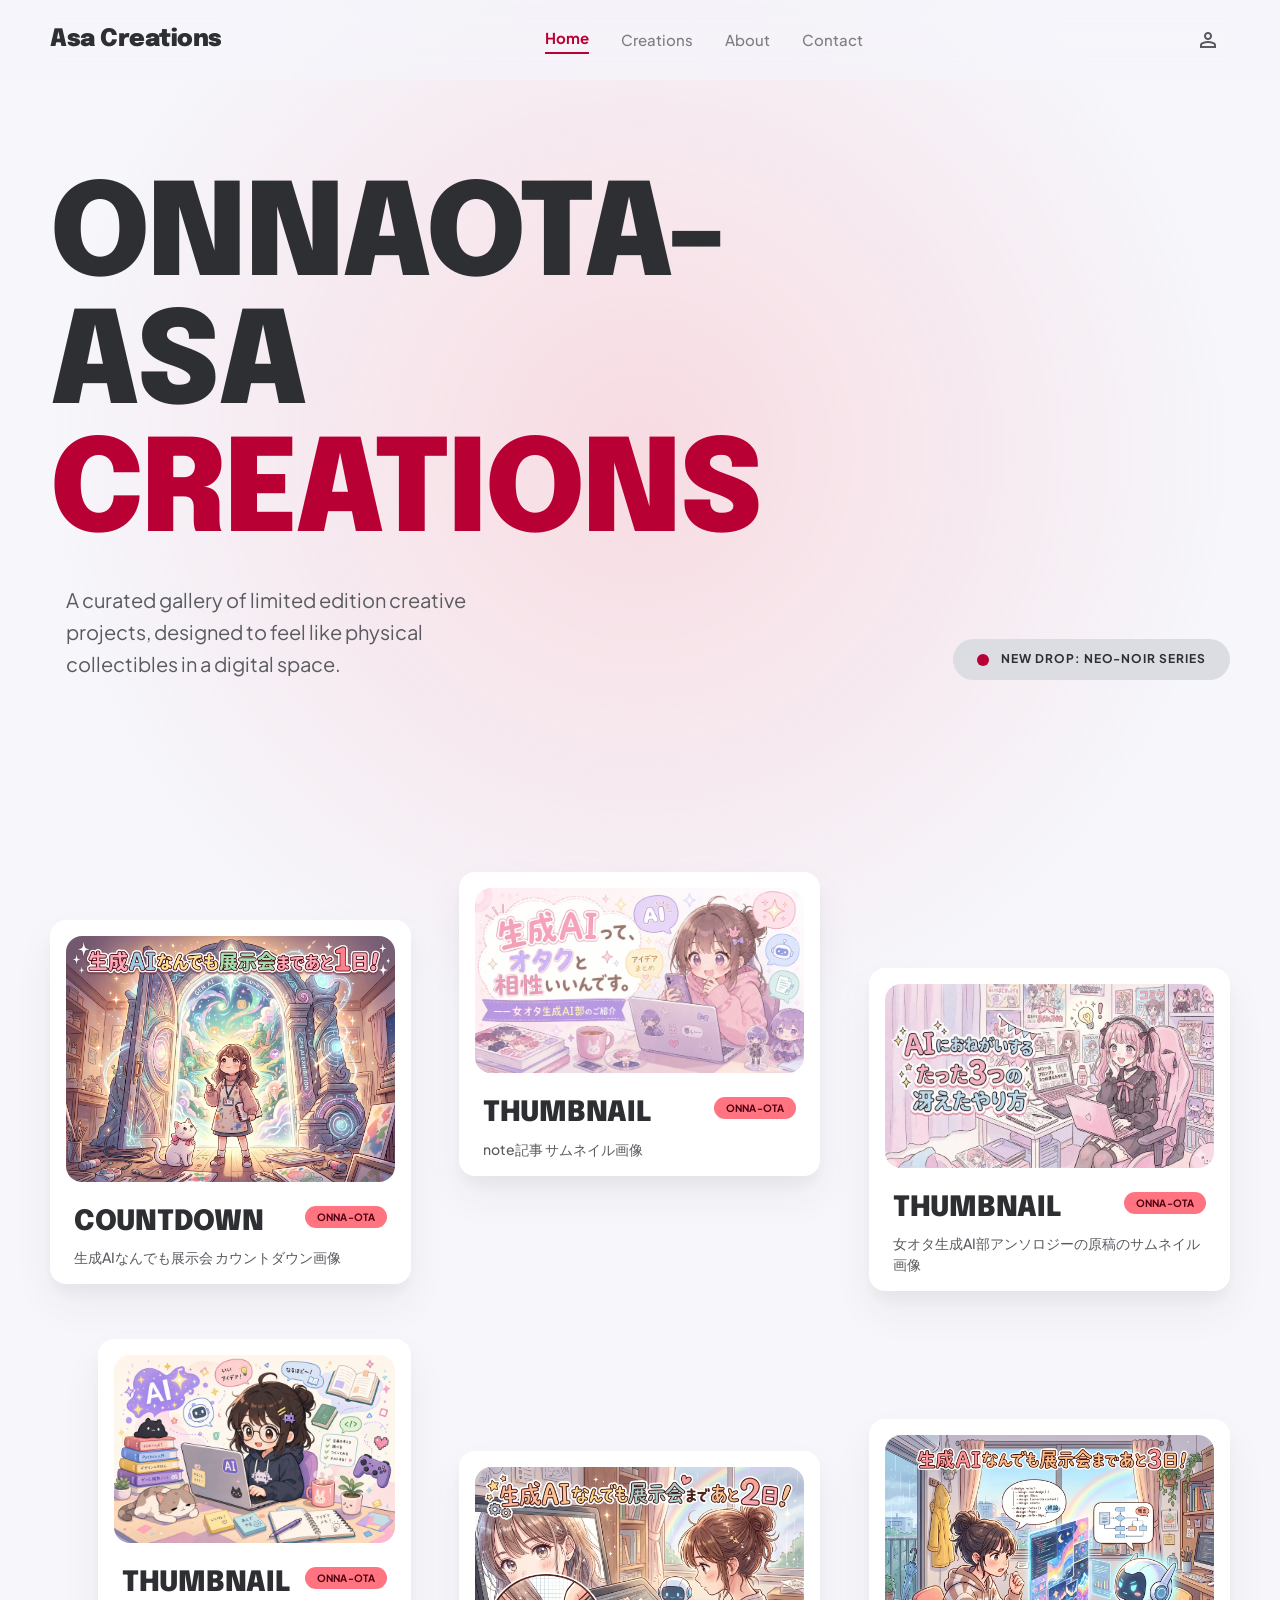
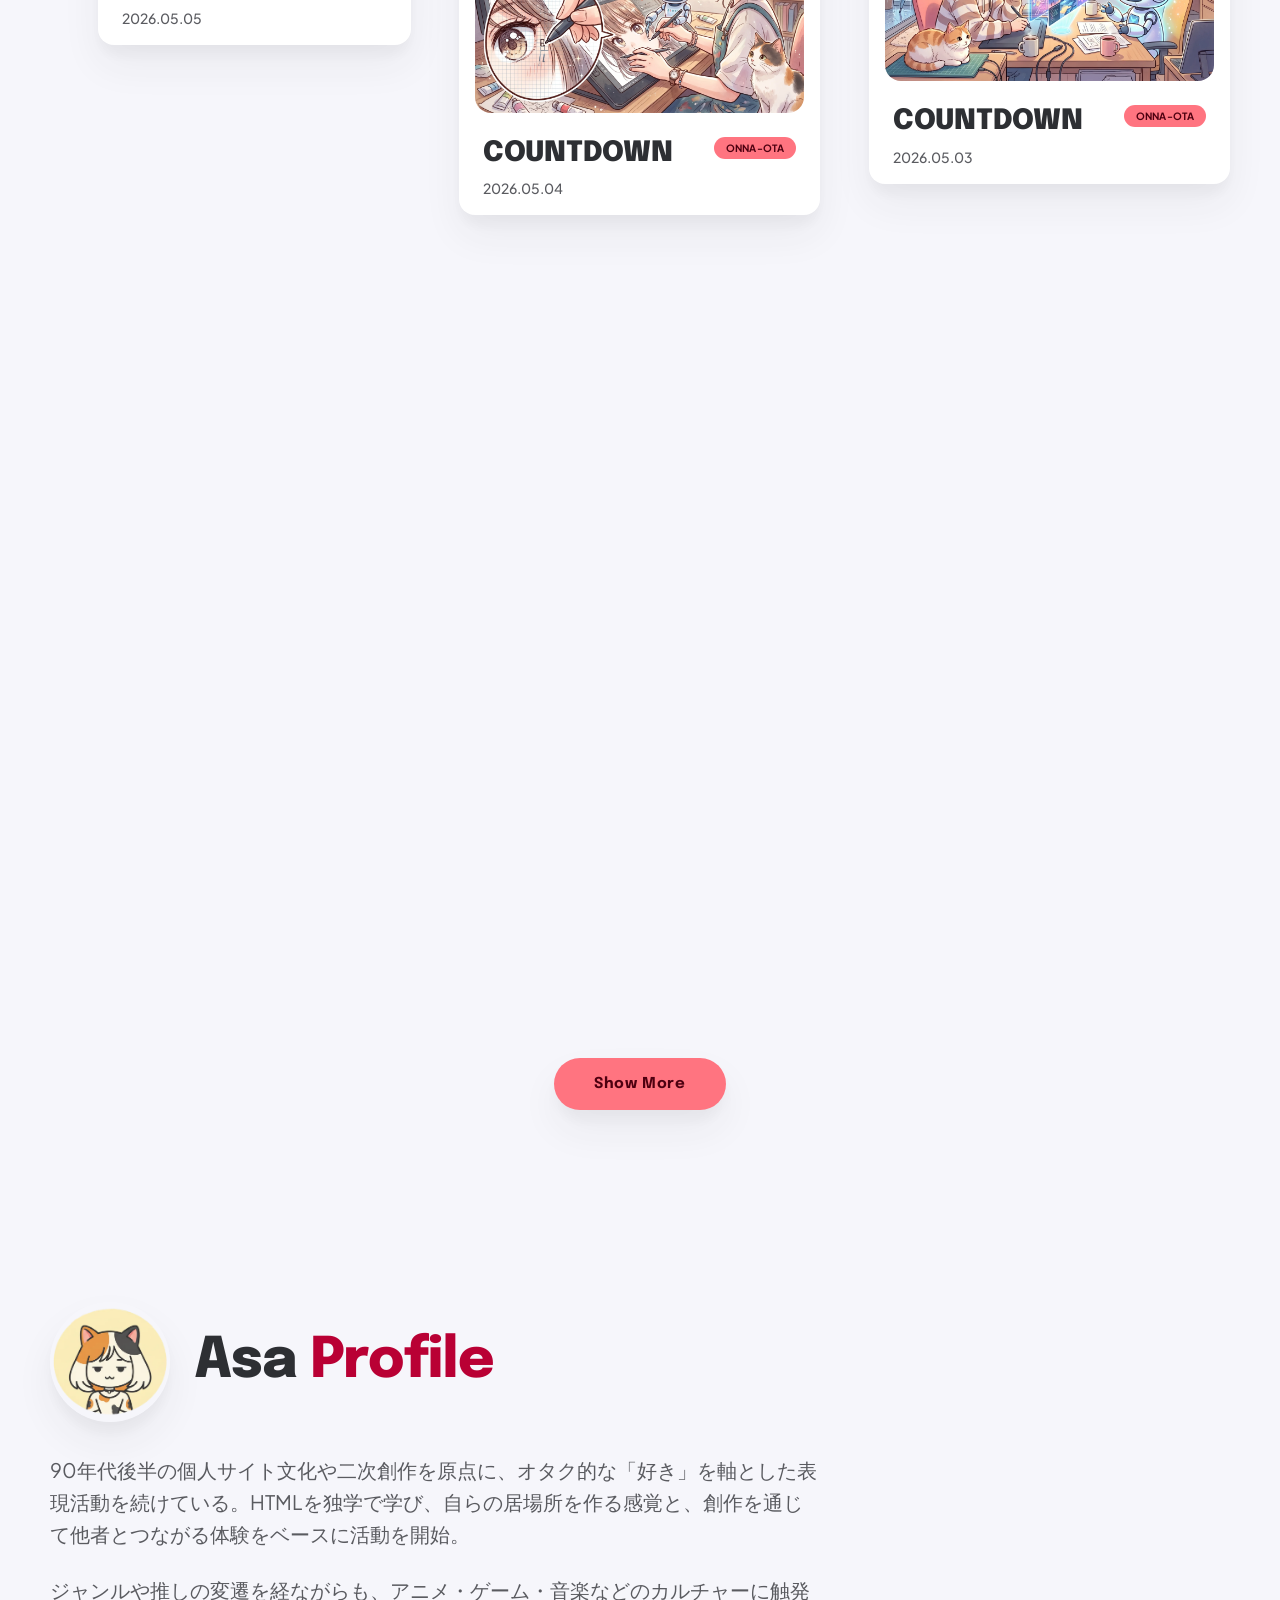
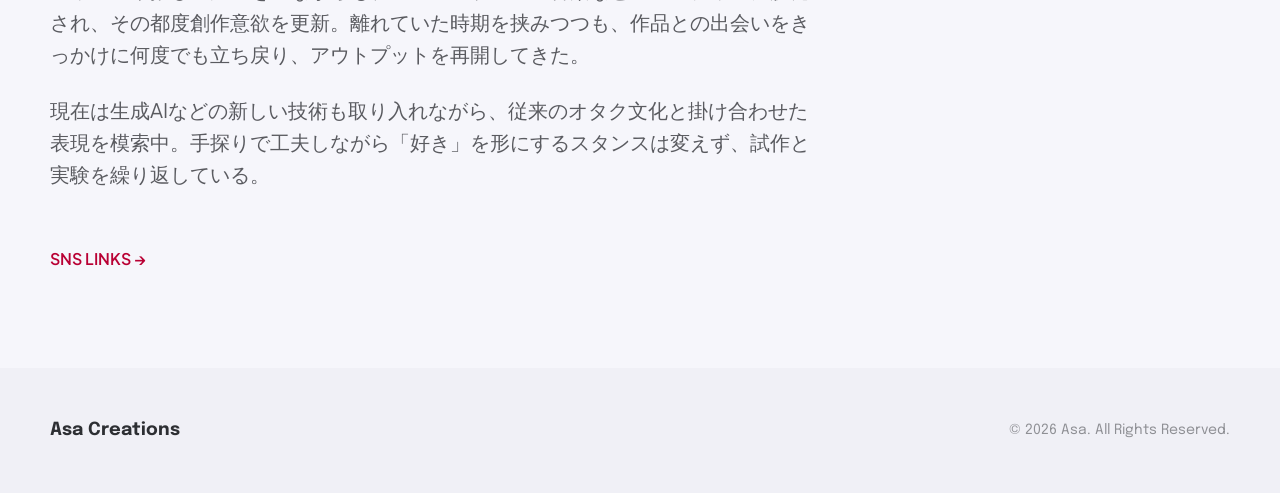
==== index.html @ fe3f6bf2 "Add files via upload 初回" ====
<!DOCTYPE html>
<html lang="en">
<head>
  <meta charset="utf-8" />
  <meta name="viewport" content="width=device-width, initial-scale=1.0" />
  <title>Creations | The Tactile Curator</title>
  <meta name="description" content="A curated gallery of limited edition creative projects, designed to feel like physical collectibles in a digital space." />

  <!-- Fonts -->
  <link rel="preconnect" href="https://fonts.googleapis.com" />
  <link rel="preconnect" href="https://fonts.gstatic.com" crossorigin />
  <link href="https://fonts.googleapis.com/css2?family=Epilogue:wght@400;500;700;800;900&family=Plus+Jakarta+Sans:wght@400;500;600;700&display=swap" rel="stylesheet" />

  <!-- Material Symbols -->
  <link href="https://fonts.googleapis.com/css2?family=Material+Symbols+Outlined:wght,FILL@100..700,0..1&display=swap" rel="stylesheet" />

  <!-- Stylesheets -->
  <link rel="stylesheet" href="./css/tokens.css" />
  <link rel="stylesheet" href="./css/reset.css" />
  <link rel="stylesheet" href="./css/typography.css" />
  <link rel="stylesheet" href="./css/layout.css" />
  <link rel="stylesheet" href="./css/components.css" />
  <link rel="stylesheet" href="./css/animations.css" />

  <!-- Fallback: show content when JS is disabled -->
  <noscript>
    <style>.reveal { opacity: 1; }</style>
  </noscript>
</head>
<body>

  <!-- ============================================================
       DECORATIVE BACKGROUND
       ============================================================ -->
  <div class="decorative-bg" aria-hidden="true"></div>

  <!-- ============================================================
       NAVIGATION BAR
       ============================================================ -->
  <nav class="navbar" id="navbar">
    <a href="#home" class="navbar__logo">Asa Creations</a>

    <!-- Desktop links -->
    <div class="navbar__links" id="desktop-nav">
      <a href="#home" class="navbar__link">Home</a>
      <a href="#creations" class="navbar__link navbar__link--active">Creations</a>
      <a href="#about" class="navbar__link">About</a>
      <a href="https://x.com/66nerumu?s=20" class="navbar__link" target="_blank" rel="noopener noreferrer">Contact</a>
    </div>

    <div class="navbar__actions">
      <a href="https://lit.link/asa-nerumu" class="navbar__icon-btn" aria-label="SNS Links" id="btn-profile" target="_blank" rel="noopener noreferrer">
        <span class="material-symbols-outlined">person</span>
      </a>
      <!-- Hamburger (mobile only) -->
      <button class="navbar__menu-toggle" aria-label="Open menu" id="menu-toggle">
        <span class="material-symbols-outlined">menu</span>
      </button>
    </div>
  </nav>

  <!-- ============================================================
       MOBILE MENU OVERLAY
       ============================================================ -->
  <div class="mobile-menu" id="mobile-menu" aria-hidden="true">
    <a href="#home" class="mobile-menu__link">Home</a>
    <a href="#creations" class="mobile-menu__link">Creations</a>
    <a href="#about" class="mobile-menu__link">About</a>
    <a href="https://x.com/66nerumu?s=20" class="mobile-menu__link" target="_blank" rel="noopener noreferrer">Contact</a>
    <div class="mobile-menu__actions">
      <a href="https://lit.link/asa-nerumu" class="navbar__icon-btn" aria-label="SNS Links" target="_blank" rel="noopener noreferrer">
        <span class="material-symbols-outlined">person</span>
      </a>
    </div>
  </div>

  <!-- ============================================================
       MAIN CONTENT
       ============================================================ -->
  <main>

    <!-- ======================== HERO ======================== -->
    <header class="hero container" id="home">
      <div class="hero__inner">
        <div class="hero__content">
          <h1 class="hero__title display-lg">
            ONNAOTA-ASA<br />
            <span class="hero__title-accent">Creations</span>
          </h1>
          <p class="hero__description body-lg">
            A curated gallery of limited edition creative projects, designed to feel like physical collectibles in a digital space.
          </p>
        </div>
        <div class="hero__badge-wrapper">
          <div class="hero__badge">
            <span class="hero__badge-dot"></span>
            <span class="label-md">New Drop: Neo-Noir Series</span>
          </div>
        </div>
      </div>
    </header>

    <!-- ======================== GALLERY ======================== -->
    <section class="gallery container section" id="creations">
      <div class="gallery__grid">
        <!-- GALLERY_START -->

        <!-- Card 1: 260505_1daymae.webp -->
        <div class="gallery__item reveal">
          <div class="card card--accent-secondary floating floating-delay-0">
            <div class="card__image-wrapper" style="aspect-ratio: 2400 / 1792">
              <img class="card__image" src="./images/260505_1daymae.webp" alt="COUNTDOWN" loading="lazy" />
            </div>
            <div class="card__body">
              <div class="card__header">
                <h3 class="card__title headline-lg">COUNTDOWN</h3>
                <span class="chip chip--primary label-sm">Onna-ota</span>
              </div>
              <p class="card__description body-sm">生成AIなんでも展示会 カウントダウン画像</p>
            </div>
          </div>
        </div>

        <!-- Card 2: 260505_about-samune.webp -->
        <div class="gallery__item reveal">
          <div class="card card--accent-primary floating floating-delay-1">
            <div class="card__image-wrapper" style="aspect-ratio: 1672 / 941">
              <img class="card__image" src="./images/260505_about-samune.webp" alt="THUMBNAIL" loading="lazy" />
            </div>
            <div class="card__body">
              <div class="card__header">
                <h3 class="card__title headline-lg">THUMBNAIL</h3>
                <span class="chip chip--primary label-sm">Onna-ota</span>
              </div>
              <p class="card__description body-sm">note記事 サムネイル画像</p>
            </div>
          </div>
        </div>

        <!-- Card 3: 260505_anthorothy-samune.webp -->
        <div class="gallery__item reveal">
          <div class="card card--accent-tertiary floating floating-delay-2">
            <div class="card__image-wrapper" style="aspect-ratio: 1800 / 1005">
              <img class="card__image" src="./images/260505_anthorothy-samune.webp" alt="THUMBNAIL" loading="lazy" />
            </div>
            <div class="card__body">
              <div class="card__header">
                <h3 class="card__title headline-lg">THUMBNAIL</h3>
                <span class="chip chip--primary label-sm">Onna-ota</span>
              </div>
              <p class="card__description body-sm">女オタ生成AI部アンソロジーの原稿のサムネイル画像</p>
            </div>
          </div>
        </div>

        <!-- Card 4: 260505_notesamune.webp -->
        <div class="gallery__item reveal">
          <div class="card card--accent-secondary floating floating-delay-3">
            <div class="card__image-wrapper" style="aspect-ratio: 1536 / 1024">
              <img class="card__image" src="./images/260505_notesamune.webp" alt="THUMBNAIL" loading="lazy" />
            </div>
            <div class="card__body">
              <div class="card__header">
                <h3 class="card__title headline-lg">THUMBNAIL</h3>
                <span class="chip chip--primary label-sm">Onna-ota</span>
              </div>
              <p class="card__description body-sm">2026.05.05</p>
            </div>
          </div>
        </div>

        <!-- Card 5: 260504_2daymae.webp -->
        <div class="gallery__item reveal">
          <div class="card card--accent-primary floating floating-delay-4">
            <div class="card__image-wrapper" style="aspect-ratio: 2400 / 1792">
              <img class="card__image" src="./images/260504_2daymae.webp" alt="COUNTDOWN" loading="lazy" />
            </div>
            <div class="card__body">
              <div class="card__header">
                <h3 class="card__title headline-lg">COUNTDOWN</h3>
                <span class="chip chip--primary label-sm">Onna-ota</span>
              </div>
              <p class="card__description body-sm">2026.05.04</p>
            </div>
          </div>
        </div>

        <!-- Card 6: 260503_3daymae.webp -->
        <div class="gallery__item reveal">
          <div class="card card--accent-tertiary floating floating-delay-5">
            <div class="card__image-wrapper" style="aspect-ratio: 2400 / 1792">
              <img class="card__image" src="./images/260503_3daymae.webp" alt="COUNTDOWN" loading="lazy" />
            </div>
            <div class="card__body">
              <div class="card__header">
                <h3 class="card__title headline-lg">COUNTDOWN</h3>
                <span class="chip chip--primary label-sm">Onna-ota</span>
              </div>
              <p class="card__description body-sm">2026.05.03</p>
            </div>
          </div>
        </div>

        <!-- Card 7: 260503_A0bai_T_fix.webp -->
        <div class="gallery__item reveal">
          <div class="card card--accent-secondary floating floating-delay-0">
            <div class="card__image-wrapper" style="aspect-ratio: 1200 / 1698">
              <img class="card__image" src="./images/260503_A0bai_T_fix.webp" alt="生成AIなんでも展示会 ポスター" loading="lazy" />
            </div>
            <div class="card__body">
              <div class="card__header">
                <h3 class="card__title headline-lg">生成AIなんでも展示会 ポスター</h3>
                <span class="chip chip--primary label-sm">Onna-ota</span>
              </div>
              <p class="card__description body-sm">2026.05.03</p>
            </div>
          </div>
        </div>

        <!-- Card 8: 260502_4daymae.webp -->
        <div class="gallery__item reveal">
          <div class="card card--accent-primary floating floating-delay-1">
            <div class="card__image-wrapper" style="aspect-ratio: 1200 / 896">
              <img class="card__image" src="./images/260502_4daymae.webp" alt="COUNTDOWN" loading="lazy" />
            </div>
            <div class="card__body">
              <div class="card__header">
                <h3 class="card__title headline-lg">COUNTDOWN</h3>
                <span class="chip chip--primary label-sm">Onna-ota</span>
              </div>
              <p class="card__description body-sm">2026.05.02</p>
            </div>
          </div>
        </div>

        <!-- Card 9: 260430_5daymae.webp -->
        <div class="gallery__item reveal">
          <div class="card card--accent-tertiary floating floating-delay-2">
            <div class="card__image-wrapper" style="aspect-ratio: 1200 / 896">
              <img class="card__image" src="./images/260430_5daymae.webp" alt="COUNTDOWN" loading="lazy" />
            </div>
            <div class="card__body">
              <div class="card__header">
                <h3 class="card__title headline-lg">COUNTDOWN</h3>
                <span class="chip chip--primary label-sm">Onna-ota</span>
              </div>
              <p class="card__description body-sm">2026.04.30</p>
            </div>
          </div>
        </div>

        <!-- Card 10: 260430_6daymae.webp -->
        <div class="gallery__item reveal">
          <div class="card card--accent-secondary floating floating-delay-3">
            <div class="card__image-wrapper" style="aspect-ratio: 1200 / 896">
              <img class="card__image" src="./images/260430_6daymae.webp" alt="COUNTDOWN" loading="lazy" />
            </div>
            <div class="card__body">
              <div class="card__header">
                <h3 class="card__title headline-lg">COUNTDOWN</h3>
                <span class="chip chip--primary label-sm">Onna-ota</span>
              </div>
              <p class="card__description body-sm">2026.04.30</p>
            </div>
          </div>
        </div>

        <!-- Card 11: 260429_7daymae.webp -->
        <div class="gallery__item reveal">
          <div class="card card--accent-primary floating floating-delay-4">
            <div class="card__image-wrapper" style="aspect-ratio: 2400 / 1792">
              <img class="card__image" src="./images/260429_7daymae.webp" alt="COUNTDOWN" loading="lazy" />
            </div>
            <div class="card__body">
              <div class="card__header">
                <h3 class="card__title headline-lg">COUNTDOWN</h3>
                <span class="chip chip--primary label-sm">Onna-ota</span>
              </div>
              <p class="card__description body-sm">2026.04.29</p>
            </div>
          </div>
        </div>

        <!-- Card 12: 260428_meisi.webp -->
        <div class="gallery__item reveal">
          <div class="card card--accent-tertiary floating floating-delay-5">
            <div class="card__image-wrapper" style="aspect-ratio: 1300 / 867">
              <img class="card__image" src="./images/260428_meisi.webp" alt="Meisi" loading="lazy" />
            </div>
            <div class="card__body">
              <div class="card__header">
                <h3 class="card__title headline-lg">Meisi</h3>
                <span class="chip chip--primary label-sm">Onna-ota</span>
              </div>
              <p class="card__description body-sm">2026.04.28</p>
            </div>
          </div>
        </div>

        <!-- Card 13: 260426_poster_A0_asa_ol.webp -->
        <div class="gallery__item reveal">
          <div class="card card--accent-secondary floating floating-delay-0">
            <div class="card__image-wrapper" style="aspect-ratio: 1200 / 1697">
              <img class="card__image" src="./images/260426_poster_A0_asa_ol.webp" alt="生成AIなんでも展示会 ポスター" loading="lazy" />
            </div>
            <div class="card__body">
              <div class="card__header">
                <h3 class="card__title headline-lg">生成AIなんでも展示会 ポスター</h3>
                <span class="chip chip--primary label-sm">Onna-ota</span>
              </div>
              <p class="card__description body-sm">2026.04.26</p>
            </div>
          </div>
        </div>

        <!-- Card 14: 260404_stackchan-repo-samne.webp -->
        <div class="gallery__item reveal">
          <div class="card card--accent-primary floating floating-delay-1">
            <div class="card__image-wrapper" style="aspect-ratio: 1280 / 714">
              <img class="card__image" src="./images/260404_stackchan-repo-samne.webp" alt="Stackchan Repo Samne" loading="lazy" />
            </div>
            <div class="card__body">
              <div class="card__header">
                <h3 class="card__title headline-lg">Stackchan Repo Samne</h3>
                <span class="chip chip--primary label-sm">Onna-ota</span>
              </div>
              <p class="card__description body-sm">2026.04.04</p>
            </div>
          </div>
        </div>

        <!-- Card 15: 260326_familiar-ai_告知画像.webp -->
        <div class="gallery__item reveal">
          <div class="card card--accent-tertiary floating floating-delay-2">
            <div class="card__image-wrapper" style="aspect-ratio: 2752 / 1536">
              <img class="card__image" src="./images/260326_familiar-ai_%E5%91%8A%E7%9F%A5%E7%94%BB%E5%83%8F.webp" alt="Familiar Ai 告知画像" loading="lazy" />
            </div>
            <div class="card__body">
              <div class="card__header">
                <h3 class="card__title headline-lg">Familiar Ai 告知画像</h3>
                <span class="chip chip--primary label-sm">Onna-ota</span>
              </div>
              <p class="card__description body-sm">2026.03.26</p>
            </div>
          </div>
        </div>

        <!-- Card 16: 260316_follower-200.webp -->
        <div class="gallery__item reveal">
          <div class="card card--accent-secondary floating floating-delay-3">
            <div class="card__image-wrapper" style="aspect-ratio: 1200 / 896">
              <img class="card__image" src="./images/260316_follower-200.webp" alt="Follower 200" loading="lazy" />
            </div>
            <div class="card__body">
              <div class="card__header">
                <h3 class="card__title headline-lg">Follower 200</h3>
                <span class="chip chip--primary label-sm">Onna-ota</span>
              </div>
              <p class="card__description body-sm">2026.03.16</p>
            </div>
          </div>
        </div>

        <!-- Card 17: 260314_anthoro-hyousi.webp -->
        <div class="gallery__item reveal">
          <div class="card card--accent-primary floating floating-delay-4">
            <div class="card__image-wrapper" style="aspect-ratio: 2331 / 3308">
              <img class="card__image" src="./images/260314_anthoro-hyousi.webp" alt="アンソロジー表紙" loading="lazy" />
            </div>
            <div class="card__body">
              <div class="card__header">
                <h3 class="card__title headline-lg">アンソロジー表紙</h3>
                <span class="chip chip--primary label-sm">Onna-ota</span>
              </div>
              <p class="card__description body-sm">2026.03.14</p>
            </div>
          </div>
        </div>

        <!-- Card 18: 260313_robo.webp -->
        <div class="gallery__item reveal">
          <div class="card card--accent-tertiary floating floating-delay-5">
            <div class="card__image-wrapper" style="aspect-ratio: 1800 / 1005">
              <img class="card__image" src="./images/260313_robo.webp" alt="THUMBNAIL" loading="lazy" />
            </div>
            <div class="card__body">
              <div class="card__header">
                <h3 class="card__title headline-lg">THUMBNAIL</h3>
                <span class="chip chip--primary label-sm">Onna-ota</span>
              </div>
              <p class="card__description body-sm">2026.03.13</p>
            </div>
          </div>
        </div>

        <!-- Card 19: 260308_sion.webp -->
        <div class="gallery__item reveal">
          <div class="card card--accent-secondary floating floating-delay-0">
            <div class="card__image-wrapper" style="aspect-ratio: 2048 / 2048">
              <img class="card__image" src="./images/260308_sion.webp" alt="Sion" loading="lazy" />
            </div>
            <div class="card__body">
              <div class="card__header">
                <h3 class="card__title headline-lg">Sion</h3>
                <span class="chip chip--tertiary label-sm">Personal</span>
              </div>
              <p class="card__description body-sm">2026.03.08</p>
            </div>
          </div>
        </div>

        <!-- Card 20: 260303_nanndemo-kokuchi.webp -->
        <div class="gallery__item reveal">
          <div class="card card--accent-primary floating floating-delay-1">
            <div class="card__image-wrapper" style="aspect-ratio: 1376 / 768">
              <img class="card__image" src="./images/260303_nanndemo-kokuchi.webp" alt="Nanndemo Kokuchi" loading="lazy" />
            </div>
            <div class="card__body">
              <div class="card__header">
                <h3 class="card__title headline-lg">Nanndemo Kokuchi</h3>
                <span class="chip chip--primary label-sm">Onna-ota</span>
              </div>
              <p class="card__description body-sm">2026.03.03</p>
            </div>
          </div>
        </div>

        <!-- Card 21: 260301_001-cmyk.webp -->
        <div class="gallery__item reveal">
          <div class="card card--accent-tertiary floating floating-delay-2">
            <div class="card__image-wrapper" style="aspect-ratio: 1575 / 859">
              <img class="card__image" src="./images/260301_001-cmyk.webp" alt="THUMBNAIL" loading="lazy" />
            </div>
            <div class="card__body">
              <div class="card__header">
                <h3 class="card__title headline-lg">THUMBNAIL</h3>
                <span class="chip chip--primary label-sm">Onna-ota</span>
              </div>
              <p class="card__description body-sm">2026.03.01</p>
            </div>
          </div>
        </div>

        <!-- Card 22: 260301_dialogue.webp -->
        <div class="gallery__item reveal">
          <div class="card card--accent-secondary floating floating-delay-3">
            <div class="card__image-wrapper" style="aspect-ratio: 1920 / 1006">
              <img class="card__image" src="./images/260301_dialogue.webp" alt="THUMBNAIL" loading="lazy" />
            </div>
            <div class="card__body">
              <div class="card__header">
                <h3 class="card__title headline-lg">THUMBNAIL</h3>
                <span class="chip chip--tertiary label-sm">Personal</span>
              </div>
              <p class="card__description body-sm">2026.03.01</p>
            </div>
          </div>
        </div>

        <!-- Card 23: 260227_hirune.webp -->
        <div class="gallery__item reveal">
          <div class="card card--accent-primary floating floating-delay-4">
            <div class="card__image-wrapper" style="aspect-ratio: 1792 / 2400">
              <img class="card__image" src="./images/260227_hirune.webp" alt="Hirune" loading="lazy" />
            </div>
            <div class="card__body">
              <div class="card__header">
                <h3 class="card__title headline-lg">Hirune</h3>
                <span class="chip chip--tertiary label-sm">Personal</span>
              </div>
              <p class="card__description body-sm">2026.02.27</p>
            </div>
          </div>
        </div>

        <!-- Card 24: 260216_reposamune.webp -->
        <div class="gallery__item reveal">
          <div class="card card--accent-tertiary floating floating-delay-5">
            <div class="card__image-wrapper" style="aspect-ratio: 1920 / 1006">
              <img class="card__image" src="./images/260216_reposamune.webp" alt="THUMBNAIL" loading="lazy" />
            </div>
            <div class="card__body">
              <div class="card__header">
                <h3 class="card__title headline-lg">THUMBNAIL</h3>
                <span class="chip chip--primary label-sm">Onna-ota</span>
              </div>
              <p class="card__description body-sm">2026.02.16</p>
            </div>
          </div>
        </div>

        <!-- Card 25: 260214_ansoroLP-MV.webp -->
        <div class="gallery__item reveal">
          <div class="card card--accent-secondary floating floating-delay-0">
            <div class="card__image-wrapper" style="aspect-ratio: 1600 / 894">
              <img class="card__image" src="./images/260214_ansoroLP-MV.webp" alt="AnsoroLP MV" loading="lazy" />
            </div>
            <div class="card__body">
              <div class="card__header">
                <h3 class="card__title headline-lg">AnsoroLP MV</h3>
                <span class="chip chip--primary label-sm">Onna-ota</span>
              </div>
              <p class="card__description body-sm">2026.02.14</p>
            </div>
          </div>
        </div>

        <!-- Card 26: 260131_hakkason-0.webp -->
        <div class="gallery__item reveal">
          <div class="card card--accent-primary floating floating-delay-1">
            <div class="card__image-wrapper" style="aspect-ratio: 2048 / 1529">
              <img class="card__image" src="./images/260131_hakkason-0.webp" alt="COUNTDOWN" loading="lazy" />
            </div>
            <div class="card__body">
              <div class="card__header">
                <h3 class="card__title headline-lg">COUNTDOWN</h3>
                <span class="chip chip--primary label-sm">Onna-ota</span>
              </div>
              <p class="card__description body-sm">2026.01.31</p>
            </div>
          </div>
        </div>

        <!-- Card 27: 260130_hakkason-1.webp -->
        <div class="gallery__item reveal">
          <div class="card card--accent-tertiary floating floating-delay-2">
            <div class="card__image-wrapper" style="aspect-ratio: 2048 / 1529">
              <img class="card__image" src="./images/260130_hakkason-1.webp" alt="COUNTDOWN" loading="lazy" />
            </div>
            <div class="card__body">
              <div class="card__header">
                <h3 class="card__title headline-lg">COUNTDOWN</h3>
                <span class="chip chip--primary label-sm">Onna-ota</span>
              </div>
              <p class="card__description body-sm">2026.01.30</p>
            </div>
          </div>
        </div>

        <!-- Card 28: 260129_hakkason-2.webp -->
        <div class="gallery__item reveal">
          <div class="card card--accent-secondary floating floating-delay-3">
            <div class="card__image-wrapper" style="aspect-ratio: 2048 / 1529">
              <img class="card__image" src="./images/260129_hakkason-2.webp" alt="COUNTDOWN" loading="lazy" />
            </div>
            <div class="card__body">
              <div class="card__header">
                <h3 class="card__title headline-lg">COUNTDOWN</h3>
                <span class="chip chip--primary label-sm">Onna-ota</span>
              </div>
              <p class="card__description body-sm">2026.01.29</p>
            </div>
          </div>
        </div>

        <!-- Card 29: 260128_follower-100.webp -->
        <div class="gallery__item reveal">
          <div class="card card--accent-primary floating floating-delay-4">
            <div class="card__image-wrapper" style="aspect-ratio: 2048 / 1529">
              <img class="card__image" src="./images/260128_follower-100.webp" alt="Follower 100" loading="lazy" />
            </div>
            <div class="card__body">
              <div class="card__header">
                <h3 class="card__title headline-lg">Follower 100</h3>
                <span class="chip chip--primary label-sm">Onna-ota</span>
              </div>
              <p class="card__description body-sm">2026.01.28</p>
            </div>
          </div>
        </div>

        <!-- Card 30: 260128_hakkason-3.webp -->
        <div class="gallery__item reveal">
          <div class="card card--accent-tertiary floating floating-delay-5">
            <div class="card__image-wrapper" style="aspect-ratio: 2048 / 1529">
              <img class="card__image" src="./images/260128_hakkason-3.webp" alt="COUNTDOWN" loading="lazy" />
            </div>
            <div class="card__body">
              <div class="card__header">
                <h3 class="card__title headline-lg">COUNTDOWN</h3>
                <span class="chip chip--primary label-sm">Onna-ota</span>
              </div>
              <p class="card__description body-sm">2026.01.28</p>
            </div>
          </div>
        </div>

        <!-- Card 31: 260127_hakkason-4.webp -->
        <div class="gallery__item reveal">
          <div class="card card--accent-secondary floating floating-delay-0">
            <div class="card__image-wrapper" style="aspect-ratio: 2048 / 1529">
              <img class="card__image" src="./images/260127_hakkason-4.webp" alt="COUNTDOWN" loading="lazy" />
            </div>
            <div class="card__body">
              <div class="card__header">
                <h3 class="card__title headline-lg">COUNTDOWN</h3>
                <span class="chip chip--primary label-sm">Onna-ota</span>
              </div>
              <p class="card__description body-sm">2026.01.27</p>
            </div>
          </div>
        </div>

        <!-- Card 32: 260126_hakkason-5.webp -->
        <div class="gallery__item reveal">
          <div class="card card--accent-primary floating floating-delay-1">
            <div class="card__image-wrapper" style="aspect-ratio: 2048 / 1529">
              <img class="card__image" src="./images/260126_hakkason-5.webp" alt="COUNTDOWN" loading="lazy" />
            </div>
            <div class="card__body">
              <div class="card__header">
                <h3 class="card__title headline-lg">COUNTDOWN</h3>
                <span class="chip chip--primary label-sm">Onna-ota</span>
              </div>
              <p class="card__description body-sm">2026.01.26</p>
            </div>
          </div>
        </div>

        <!-- Card 33: 260125_hakkason-6.webp -->
        <div class="gallery__item reveal">
          <div class="card card--accent-tertiary floating floating-delay-2">
            <div class="card__image-wrapper" style="aspect-ratio: 2048 / 1529">
              <img class="card__image" src="./images/260125_hakkason-6.webp" alt="COUNTDOWN" loading="lazy" />
            </div>
            <div class="card__body">
              <div class="card__header">
                <h3 class="card__title headline-lg">COUNTDOWN</h3>
                <span class="chip chip--primary label-sm">Onna-ota</span>
              </div>
              <p class="card__description body-sm">2026.01.25</p>
            </div>
          </div>
        </div>

        <!-- Card 34: 260124_hakkason-7.webp -->
        <div class="gallery__item reveal">
          <div class="card card--accent-secondary floating floating-delay-3">
            <div class="card__image-wrapper" style="aspect-ratio: 2048 / 1529">
              <img class="card__image" src="./images/260124_hakkason-7.webp" alt="COUNTDOWN" loading="lazy" />
            </div>
            <div class="card__body">
              <div class="card__header">
                <h3 class="card__title headline-lg">COUNTDOWN</h3>
                <span class="chip chip--primary label-sm">Onna-ota</span>
              </div>
              <p class="card__description body-sm">2026.01.24</p>
            </div>
          </div>
        </div>

        <!-- Card 35: 260107_hakkason-pr.webp -->
        <div class="gallery__item reveal">
          <div class="card card--accent-primary floating floating-delay-4">
            <div class="card__image-wrapper" style="aspect-ratio: 2944 / 1440">
              <img class="card__image" src="./images/260107_hakkason-pr.webp" alt="Hakkason Pr" loading="lazy" />
            </div>
            <div class="card__body">
              <div class="card__header">
                <h3 class="card__title headline-lg">Hakkason Pr</h3>
                <span class="chip chip--primary label-sm">Onna-ota</span>
              </div>
              <p class="card__description body-sm">2026.01.07</p>
            </div>
          </div>
        </div>

        <!-- Card 36: 260101_nennga.webp -->
        <div class="gallery__item reveal">
          <div class="card card--accent-tertiary floating floating-delay-5">
            <div class="card__image-wrapper" style="aspect-ratio: 1696 / 2528">
              <img class="card__image" src="./images/260101_nennga.webp" alt="Nennga" loading="lazy" />
            </div>
            <div class="card__body">
              <div class="card__header">
                <h3 class="card__title headline-lg">Nennga</h3>
                <span class="chip chip--primary label-sm">Onna-ota</span>
              </div>
              <p class="card__description body-sm">2026.01.01</p>
            </div>
          </div>
        </div>

        <!-- Card 37: 251231_nenpyou.webp -->
        <div class="gallery__item reveal">
          <div class="card card--accent-secondary floating floating-delay-0">
            <div class="card__image-wrapper" style="aspect-ratio: 2816 / 1536">
              <img class="card__image" src="./images/251231_nenpyou.webp" alt="女オタ生成AI部 2025まとめ" loading="lazy" />
            </div>
            <div class="card__body">
              <div class="card__header">
                <h3 class="card__title headline-lg">女オタ生成AI部 2025まとめ</h3>
                <span class="chip chip--primary label-sm">Onna-ota</span>
              </div>
              <p class="card__description body-sm">2025.12.31</p>
            </div>
          </div>
        </div>

        <!-- Card 38: 251231_sibainu-1.webp -->
        <div class="gallery__item reveal">
          <div class="card card--accent-primary floating floating-delay-1">
            <div class="card__image-wrapper" style="aspect-ratio: 1024 / 1024">
              <img class="card__image" src="./images/251231_sibainu-1.webp" alt="Sibainu" loading="lazy" />
            </div>
            <div class="card__body">
              <div class="card__header">
                <h3 class="card__title headline-lg">Sibainu</h3>
                <span class="chip chip--tertiary label-sm">Personal</span>
              </div>
              <p class="card__description body-sm">2025.12.31</p>
            </div>
          </div>
        </div>

        <!-- Card 39: 251230_mybest.webp -->
        <div class="gallery__item reveal">
          <div class="card card--accent-tertiary floating floating-delay-2">
            <div class="card__image-wrapper" style="aspect-ratio: 1408 / 768">
              <img class="card__image" src="./images/251230_mybest.webp" alt="Mybest" loading="lazy" />
            </div>
            <div class="card__body">
              <div class="card__header">
                <h3 class="card__title headline-lg">Mybest</h3>
                <span class="chip chip--tertiary label-sm">Personal</span>
              </div>
              <p class="card__description body-sm">2025.12.30</p>
            </div>
          </div>
        </div>

        <!-- Card 40: 251230_mybest2.webp -->
        <div class="gallery__item reveal">
          <div class="card card--accent-secondary floating floating-delay-3">
            <div class="card__image-wrapper" style="aspect-ratio: 1472 / 704">
              <img class="card__image" src="./images/251230_mybest2.webp" alt="Mybest2" loading="lazy" />
            </div>
            <div class="card__body">
              <div class="card__header">
                <h3 class="card__title headline-lg">Mybest2</h3>
                <span class="chip chip--tertiary label-sm">Personal</span>
              </div>
              <p class="card__description body-sm">2025.12.30</p>
            </div>
          </div>
        </div>

        <!-- Card 41: 251228_peatixMV.webp -->
        <div class="gallery__item reveal">
          <div class="card card--accent-primary floating floating-delay-4">
            <div class="card__image-wrapper" style="aspect-ratio: 920 / 450">
              <img class="card__image" src="./images/251228_peatixMV.webp" alt="THUMBNAIL" loading="lazy" />
            </div>
            <div class="card__body">
              <div class="card__header">
                <h3 class="card__title headline-lg">THUMBNAIL</h3>
                <span class="chip chip--primary label-sm">Onna-ota</span>
              </div>
              <p class="card__description body-sm">2025.12.28</p>
            </div>
          </div>
        </div>

        <!-- Card 42: 251224_slide-howto.webp -->
        <div class="gallery__item reveal">
          <div class="card card--accent-tertiary floating floating-delay-5">
            <div class="card__image-wrapper" style="aspect-ratio: 2752 / 1536">
              <img class="card__image" src="./images/251224_slide-howto.webp" alt="THUMBNAIL" loading="lazy" />
            </div>
            <div class="card__body">
              <div class="card__header">
                <h3 class="card__title headline-lg">THUMBNAIL</h3>
                <span class="chip chip--tertiary label-sm">Personal</span>
              </div>
              <p class="card__description body-sm">2025.12.24</p>
            </div>
          </div>
        </div>

        <!-- Card 43: 251221_insatu-ws.webp -->
        <div class="gallery__item reveal">
          <div class="card card--accent-secondary floating floating-delay-0">
            <div class="card__image-wrapper" style="aspect-ratio: 848 / 1264">
              <img class="card__image" src="./images/251221_insatu-ws.webp" alt="DOUJINSHI WS" loading="lazy" />
            </div>
            <div class="card__body">
              <div class="card__header">
                <h3 class="card__title headline-lg">DOUJINSHI WS</h3>
                <span class="chip chip--primary label-sm">Onna-ota</span>
              </div>
              <p class="card__description body-sm">2025.12.21</p>
            </div>
          </div>
        </div>

        <!-- Card 44: 251211_doujin-ws.webp -->
        <div class="gallery__item reveal">
          <div class="card card--accent-primary floating floating-delay-1">
            <div class="card__image-wrapper" style="aspect-ratio: 2752 / 1536">
              <img class="card__image" src="./images/251211_doujin-ws.webp" alt="THUMBNAIL" loading="lazy" />
            </div>
            <div class="card__body">
              <div class="card__header">
                <h3 class="card__title headline-lg">THUMBNAIL</h3>
                <span class="chip chip--primary label-sm">Onna-ota</span>
              </div>
              <p class="card__description body-sm">2025.12.11</p>
            </div>
          </div>
        </div>

        <!-- Card 45: 251202_クリスマスカード.webp -->
        <div class="gallery__item reveal">
          <div class="card card--accent-tertiary floating floating-delay-2">
            <div class="card__image-wrapper" style="aspect-ratio: 1749 / 1241">
              <img class="card__image" src="./images/251202_%E3%82%AF%E3%83%AA%E3%82%B9%E3%83%9E%E3%82%B9%E3%82%AB%E3%83%BC%E3%83%89.webp" alt="クリスマスカード" loading="lazy" />
            </div>
            <div class="card__body">
              <div class="card__header">
                <h3 class="card__title headline-lg">クリスマスカード</h3>
                <span class="chip chip--tertiary label-sm">Personal</span>
              </div>
              <p class="card__description body-sm">2025.12.02</p>
            </div>
          </div>
        </div>

        <!-- Card 46: 251122_suno-event.webp -->
        <div class="gallery__item reveal">
          <div class="card card--accent-secondary floating floating-delay-3">
            <div class="card__image-wrapper" style="aspect-ratio: 2048 / 2048">
              <img class="card__image" src="./images/251122_suno-event.webp" alt="Suno Event" loading="lazy" />
            </div>
            <div class="card__body">
              <div class="card__header">
                <h3 class="card__title headline-lg">Suno Event</h3>
                <span class="chip chip--tertiary label-sm">Personal</span>
              </div>
              <p class="card__description body-sm">2025.11.22</p>
            </div>
          </div>
        </div>

        <!-- Card 47: 251121_gyoza.webp -->
        <div class="gallery__item reveal">
          <div class="card card--accent-primary floating floating-delay-4">
            <div class="card__image-wrapper" style="aspect-ratio: 1024 / 1024">
              <img class="card__image" src="./images/251121_gyoza.webp" alt="Gyoza" loading="lazy" />
            </div>
            <div class="card__body">
              <div class="card__header">
                <h3 class="card__title headline-lg">Gyoza</h3>
                <span class="chip chip--tertiary label-sm">Personal</span>
              </div>
              <p class="card__description body-sm">2025.11.21</p>
            </div>
          </div>
        </div>

        <!-- Card 48: 251116_ADVENTER.webp -->
        <div class="gallery__item reveal">
          <div class="card card--accent-tertiary floating floating-delay-5">
            <div class="card__image-wrapper" style="aspect-ratio: 1024 / 1024">
              <img class="card__image" src="./images/251116_ADVENTER.webp" alt="ADVENTER" loading="lazy" />
            </div>
            <div class="card__body">
              <div class="card__header">
                <h3 class="card__title headline-lg">ADVENTER</h3>
                <span class="chip chip--primary label-sm">Onna-ota</span>
              </div>
              <p class="card__description body-sm">2025.11.16</p>
            </div>
          </div>
        </div>

        <!-- Card 49: 251111_Instagram.webp -->
        <div class="gallery__item reveal">
          <div class="card card--accent-secondary floating floating-delay-0">
            <div class="card__image-wrapper" style="aspect-ratio: 1080 / 1350">
              <img class="card__image" src="./images/251111_Instagram.webp" alt="Instagram" loading="lazy" />
            </div>
            <div class="card__body">
              <div class="card__header">
                <h3 class="card__title headline-lg">Instagram</h3>
                <span class="chip chip--primary label-sm">Onna-ota</span>
              </div>
              <p class="card__description body-sm">2025.11.11</p>
            </div>
          </div>
        </div>

        <!-- Card 50: 251028_suno-event.webp -->
        <div class="gallery__item reveal">
          <div class="card card--accent-primary floating floating-delay-1">
            <div class="card__image-wrapper" style="aspect-ratio: 1024 / 1024">
              <img class="card__image" src="./images/251028_suno-event.webp" alt="Suno Event" loading="lazy" />
            </div>
            <div class="card__body">
              <div class="card__header">
                <h3 class="card__title headline-lg">Suno Event</h3>
                <span class="chip chip--primary label-sm">Onna-ota</span>
              </div>
              <p class="card__description body-sm">2025.10.28</p>
            </div>
          </div>
        </div>

        <!-- Card 51: 251022_logo.webp -->
        <div class="gallery__item reveal">
          <div class="card card--accent-tertiary floating floating-delay-2">
            <div class="card__image-wrapper" style="aspect-ratio: 1024 / 1024">
              <img class="card__image" src="./images/251022_logo.webp" alt="Logo" loading="lazy" />
            </div>
            <div class="card__body">
              <div class="card__header">
                <h3 class="card__title headline-lg">Logo</h3>
                <span class="chip chip--primary label-sm">Onna-ota</span>
              </div>
              <p class="card__description body-sm">2025.10.22</p>
            </div>
          </div>
        </div>

        <!-- Card 52: 251022_SNSヘッダー画像案.webp -->
        <div class="gallery__item reveal">
          <div class="card card--accent-secondary floating floating-delay-3">
            <div class="card__image-wrapper" style="aspect-ratio: 1472 / 704">
              <img class="card__image" src="./images/251022_SNS%E3%83%98%E3%83%83%E3%83%80%E3%83%BC%E7%94%BB%E5%83%8F%E6%A1%88.webp" alt="SNSヘッダー画像" loading="lazy" />
            </div>
            <div class="card__body">
              <div class="card__header">
                <h3 class="card__title headline-lg">SNSヘッダー画像</h3>
                <span class="chip chip--primary label-sm">Onna-ota</span>
              </div>
              <p class="card__description body-sm">2025.10.22</p>
            </div>
          </div>
        </div>

        <!-- Card 53: 251015_hakkason-mv.webp -->
        <div class="gallery__item reveal">
          <div class="card card--accent-primary floating floating-delay-4">
            <div class="card__image-wrapper" style="aspect-ratio: 1280 / 720">
              <img class="card__image" src="./images/251015_hakkason-mv.webp" alt="Hakkason Mv" loading="lazy" />
            </div>
            <div class="card__body">
              <div class="card__header">
                <h3 class="card__title headline-lg">Hakkason Mv</h3>
                <span class="chip chip--primary label-sm">Onna-ota</span>
              </div>
              <p class="card__description body-sm">2025.10.15</p>
            </div>
          </div>
        </div>

        <!-- Card 54: 251012_hakkason-pr.webp -->
        <div class="gallery__item reveal">
          <div class="card card--accent-tertiary floating floating-delay-5">
            <div class="card__image-wrapper" style="aspect-ratio: 1024 / 819">
              <img class="card__image" src="./images/251012_hakkason-pr.webp" alt="Hakkason Pr" loading="lazy" />
            </div>
            <div class="card__body">
              <div class="card__header">
                <h3 class="card__title headline-lg">Hakkason Pr</h3>
                <span class="chip chip--primary label-sm">Onna-ota</span>
              </div>
              <p class="card__description body-sm">2025.10.12</p>
            </div>
          </div>
        </div>

        <!-- Card 55: 250830_ochakai.webp -->
        <div class="gallery__item reveal">
          <div class="card card--accent-secondary floating floating-delay-0">
            <div class="card__image-wrapper" style="aspect-ratio: 2000 / 1414">
              <img class="card__image" src="./images/250830_ochakai.webp" alt="Ochakai" loading="lazy" />
            </div>
            <div class="card__body">
              <div class="card__header">
                <h3 class="card__title headline-lg">Ochakai</h3>
                <span class="chip chip--primary label-sm">Onna-ota</span>
              </div>
              <p class="card__description body-sm">2025.08.30</p>
            </div>
          </div>
        </div>

        <!-- Card 56: 250827_bg-park2.webp -->
        <div class="gallery__item reveal">
          <div class="card card--accent-primary floating floating-delay-1">
            <div class="card__image-wrapper" style="aspect-ratio: 800 / 436">
              <img class="card__image" src="./images/250827_bg-park2.webp" alt="Bg Park2" loading="lazy" />
            </div>
            <div class="card__body">
              <div class="card__header">
                <h3 class="card__title headline-lg">Bg Park2</h3>
                <span class="chip chip--tertiary label-sm">Personal</span>
              </div>
              <p class="card__description body-sm">2025.08.27</p>
            </div>
          </div>
        </div>

        <!-- Card 57: 250827_bg-town.webp -->
        <div class="gallery__item reveal">
          <div class="card card--accent-tertiary floating floating-delay-2">
            <div class="card__image-wrapper" style="aspect-ratio: 2618 / 1536">
              <img class="card__image" src="./images/250827_bg-town.webp" alt="Bg Town" loading="lazy" />
            </div>
            <div class="card__body">
              <div class="card__header">
                <h3 class="card__title headline-lg">Bg Town</h3>
                <span class="chip chip--tertiary label-sm">Personal</span>
              </div>
              <p class="card__description body-sm">2025.08.27</p>
            </div>
          </div>
        </div>

        <!-- Card 58: 250817_bg-rojiura.webp -->
        <div class="gallery__item reveal">
          <div class="card card--accent-secondary floating floating-delay-3">
            <div class="card__image-wrapper" style="aspect-ratio: 2816 / 1536">
              <img class="card__image" src="./images/250817_bg-rojiura.webp" alt="Bg Rojiura" loading="lazy" />
            </div>
            <div class="card__body">
              <div class="card__header">
                <h3 class="card__title headline-lg">Bg Rojiura</h3>
                <span class="chip chip--tertiary label-sm">Personal</span>
              </div>
              <p class="card__description body-sm">2025.08.17</p>
            </div>
          </div>
        </div>

        <!-- Card 59: 250802_game.webp -->
        <div class="gallery__item reveal">
          <div class="card card--accent-primary floating floating-delay-4">
            <div class="card__image-wrapper" style="aspect-ratio: 2816 / 1536">
              <img class="card__image" src="./images/250802_game.webp" alt="Game" loading="lazy" />
            </div>
            <div class="card__body">
              <div class="card__header">
                <h3 class="card__title headline-lg">Game</h3>
                <span class="chip chip--tertiary label-sm">Personal</span>
              </div>
              <p class="card__description body-sm">2025.08.02</p>
            </div>
          </div>
        </div>
        <!-- GALLERY_END -->
      </div>
      <div class="gallery__more-wrapper">
        <button class="gallery__more-btn" id="show-more-btn">Show More</button>
      </div>
    </section>

    <!-- ======================== ABOUT ======================== -->
    <section class="about container section" id="about">
      <div class="about__inner">
        <div class="about__heading">
          <img class="about__icon" src="./images/icon.webp" alt="Profile icon" width="120" height="120" />
          <h2 class="about__title display-md">Asa <span class="hero__title-accent">Profile</span></h2>
        </div>
        <p class="about__text body-lg">
          90年代後半の個人サイト文化や二次創作を原点に、オタク的な「好き」を軸とした表現活動を続けている。HTMLを独学で学び、自らの居場所を作る感覚と、創作を通じて他者とつながる体験をベースに活動を開始。
        </p>
        <p class="about__text body-lg">
          ジャンルや推しの変遷を経ながらも、アニメ・ゲーム・音楽などのカルチャーに触発され、その都度創作意欲を更新。離れていた時期を挟みつつも、作品との出会いをきっかけに何度でも立ち戻り、アウトプットを再開してきた。
        </p>
        <p class="about__text body-lg">
          現在は生成AIなどの新しい技術も取り入れながら、従来のオタク文化と掛け合わせた表現を模索中。手探りで工夫しながら「好き」を形にするスタンスは変えず、試作と実験を繰り返している。
        </p>
        <a href="https://lit.link/asa-nerumu" class="about__link body-md" target="_blank" rel="noopener noreferrer">SNS LINKS →</a>
      </div>
    </section>

  </main>

  <!-- ============================================================
       FOOTER
       ============================================================ -->
  <footer class="footer" id="contact">
    <div class="footer__inner">
      <div class="footer__brand">Asa Creations</div>
      <div class="footer__copyright">© 2026 Asa. All Rights Reserved.</div>
    </div>
  </footer>

  <!-- Lightbox Overlay -->
  <div class="lightbox" id="lightbox" aria-hidden="true">
    <div class="lightbox__backdrop" id="lightbox-backdrop"></div>
    <button class="lightbox__close" id="lightbox-close" aria-label="Close preview">
      <span class="material-symbols-outlined">close</span>
    </button>
    <div class="lightbox__body" id="lightbox-body">
      <img class="lightbox__image" id="lightbox-img" src="" alt="" />
    </div>
  </div>

  <!-- JavaScript -->
  <script src="./js/main.js"></script>
</body>
</html>
---- css/tokens.css ----
/* ============================================================
   tokens.css — Design Tokens (CSS Custom Properties)
   Based on: dtaft/DESIGN.md "The Tactile Curator" system
   ============================================================ */

:root {
  /* === Surface Hierarchy === */
  --surface:                    #f6f6fb;
  --surface-container-low:      #f0f0f6;
  --surface-container-lowest:   #ffffff;
  --surface-container:          #e7e8ee;
  --surface-container-high:     #e1e2e8;
  --surface-container-highest:  #dbdde3;
  --surface-variant:            #dbdde3;
  --surface-dim:                #d2d4db;
  --surface-bright:             #f6f6fb;
  --surface-tint:               #b90034;

  /* === Primary (Pink/Red) === */
  --primary:                    #b90034;
  --primary-dim:                #a2002d;
  --primary-container:          #ff7480;
  --primary-fixed:              #ff7480;
  --primary-fixed-dim:          #ff586b;
  --on-primary:                 #ffefef;
  --on-primary-container:       #4e0010;
  --on-primary-fixed:           #000000;
  --on-primary-fixed-variant:   #600016;
  --inverse-primary:            #ff5167;

  /* === Secondary (Blue) === */
  --secondary:                  #0058bb;
  --secondary-dim:              #004ca4;
  --secondary-container:        #bed2ff;
  --secondary-fixed:            #bed2ff;
  --secondary-fixed-dim:        #a9c4ff;
  --on-secondary:               #f0f2ff;
  --on-secondary-container:     #004495;
  --on-secondary-fixed:         #003270;
  --on-secondary-fixed-variant: #004da6;

  /* === Tertiary (Yellow/Gold) === */
  --tertiary:                   #705900;
  --tertiary-dim:               #624d00;
  --tertiary-container:         #fecb00;
  --tertiary-fixed:             #fecb00;
  --tertiary-fixed-dim:         #eebe00;
  --on-tertiary:                #fff1d5;
  --on-tertiary-container:      #584500;
  --on-tertiary-fixed:          #413200;
  --on-tertiary-fixed-variant:  #634e00;

  /* === Semantic === */
  --on-surface:                 #2d2f33;
  --on-surface-variant:         #5a5b60;
  --on-background:              #2d2f33;
  --background:                 #f6f6fb;
  --outline:                    #75777b;
  --outline-variant:            #acadb1;
  --inverse-surface:            #0c0e12;
  --inverse-on-surface:         #9c9da1;

  /* === Error === */
  --error:                      #b02500;
  --error-dim:                  #b92902;
  --error-container:            #f95630;
  --on-error:                   #ffefec;
  --on-error-container:         #520c00;

  /* === Border Radius === */
  --radius-sm:   0.5rem;
  --radius-md:   1rem;
  --radius-lg:   2rem;
  --radius-xl:   3rem;
  --radius-full: 9999px;

  /* === Shadows (Ambient Gallery Lighting) === */
  --shadow-card:  0 20px 40px rgba(45, 47, 51, 0.06),
                  0 10px 15px rgba(45, 47, 51, 0.04);
  --shadow-hover: 0 25px 50px -12px rgba(185, 0, 52, 0.15);

  /* === Spacing === */
  --space-xs:  0.25rem;
  --space-sm:  0.5rem;
  --space-md:  1rem;
  --space-lg:  1.5rem;
  --space-xl:  2rem;
  --space-2xl: 3rem;
  --space-3xl: 4rem;
  --space-4xl: 6rem;

  /* === Layout === */
  --nav-height: 5rem;
  --max-width:  1600px;

  /* === Glassmorphism === */
  --glass-bg:   rgba(246, 246, 251, 0.70);
  --glass-blur: 24px;
}
---- css/typography.css ----
/* ============================================================
   typography.css — Typographic Scale
   Fonts: Epilogue (Display/Headline) + Plus Jakarta Sans (Body/Label)
   ============================================================ */

/* --- Display --- */
.display-lg {
  font-family: 'Epilogue', sans-serif;
  font-size: 3.75rem;       /* 60px mobile */
  font-weight: 900;
  line-height: 1.0;
  letter-spacing: -0.02em;
  text-transform: uppercase;
}

.display-md {
  font-family: 'Epilogue', sans-serif;
  font-size: 2.5rem;
  font-weight: 800;
  line-height: 1.1;
  letter-spacing: -0.02em;
}

/* --- Headline --- */
.headline-lg {
  font-family: 'Epilogue', sans-serif;
  font-size: 1.5rem;
  font-weight: 900;
  line-height: 1.2;
  letter-spacing: -0.01em;
  text-transform: uppercase;
}

.headline-md {
  font-family: 'Epilogue', sans-serif;
  font-size: 1.25rem;
  font-weight: 700;
  line-height: 1.3;
}

/* --- Body --- */
.body-lg {
  font-family: 'Plus Jakarta Sans', sans-serif;
  font-size: 1rem;
  font-weight: 400;
  line-height: 1.6;
}

.body-md {
  font-family: 'Plus Jakarta Sans', sans-serif;
  font-size: 1rem;
  font-weight: 500;
  line-height: 1.6;
}

.body-sm {
  font-family: 'Plus Jakarta Sans', sans-serif;
  font-size: 0.875rem;
  font-weight: 500;
  line-height: 1.5;
}

/* --- Label --- */
.label-md {
  font-family: 'Plus Jakarta Sans', sans-serif;
  font-size: 0.75rem;
  font-weight: 700;
  line-height: 1.4;
  text-transform: uppercase;
  letter-spacing: 0.08em;
}

.label-sm {
  font-family: 'Plus Jakarta Sans', sans-serif;
  font-size: 0.625rem;
  font-weight: 700;
  line-height: 1.4;
  text-transform: uppercase;
  letter-spacing: 0.02em;
}

/* --- Responsive Typography --- */
@media (min-width: 768px) {
  .display-lg {
    font-size: 6rem;         /* 96px */
  }

  .display-md {
    font-size: 3.5rem;
  }

  .headline-lg {
    font-size: 1.75rem;
  }

  .body-lg {
    font-size: 1.25rem;
  }
}

@media (min-width: 1024px) {
  .display-lg {
    font-size: 8rem;         /* 128px */
  }
}
---- css/layout.css ----
/* ============================================================
   layout.css — Grid & Responsive Layout
   ============================================================ */

/* --- Container --- */
.container {
  width: 100%;
  max-width: var(--max-width);
  margin: 0 auto;
  padding: 0 12px;
}

@media (min-width: 768px) {
  .container {
    padding: 0 50px;
  }
}

/* ============================================================
   GALLERY GRID — Scattered Layout
   ============================================================ */
.gallery {
  position: relative;
  padding-top: var(--space-lg);
  padding-bottom: var(--space-4xl);
}

.gallery__grid {
  display: grid;
  grid-template-columns: 1fr;
  gap: var(--space-2xl);
}

/* --- Card scatter rotations (mobile: reset) --- */
.gallery__item { transform: rotate(0deg); }

@media (min-width: 768px) {
  .gallery__grid {
    grid-template-columns: repeat(2, 1fr);
    gap: var(--space-2xl);
  }

  .gallery__item:nth-child(6n+1) { transform: rotate(-3deg); }
  .gallery__item:nth-child(6n+2) { transform: rotate(2deg);  margin-top: -2rem; }
  .gallery__item:nth-child(6n+3) { transform: rotate(-1deg); }
  .gallery__item:nth-child(6n+4) { transform: rotate(5deg);  margin-left: 3rem; }
  .gallery__item:nth-child(6n+5) { transform: rotate(-4deg); }
  .gallery__item:nth-child(6n+6) { transform: rotate(3deg);  margin-top: 6rem; }
}

@media (min-width: 1024px) {
  .gallery__grid {
    grid-template-columns: repeat(3, 1fr);
    gap: 3rem;
    row-gap: 8rem;
  }

  .gallery__item:nth-child(6n+1) { transform: rotate(-3deg); margin-top: 3rem; }
  .gallery__item:nth-child(6n+2) { transform: rotate(2deg);  margin-top: 0; }
  .gallery__item:nth-child(6n+3) { transform: rotate(-1deg); margin-top: 6rem; }
  .gallery__item:nth-child(6n+4) { transform: rotate(5deg);  margin-top: -5rem; margin-left: 3rem; }
  .gallery__item:nth-child(6n+5) { transform: rotate(-4deg); margin-top: 2rem; }
  .gallery__item:nth-child(6n+6) { transform: rotate(3deg);  margin-top: 0; }
}

/* ============================================================
   SECTION SPACING
   ============================================================ */
.section {
  padding-top: var(--space-4xl);
  padding-bottom: var(--space-4xl);
}
---- css/components.css ----
/* ============================================================
   components.css — Component Styles
   Nav, Cards, Chips, Buttons, Footer
   ============================================================ */

/* ============================================================
   NAVIGATION BAR
   ============================================================ */
.navbar {
  position: fixed;
  top: 0;
  left: 0;
  width: 100%;
  height: var(--nav-height);
  display: flex;
  justify-content: space-between;
  align-items: center;
  padding: 0 12px;
  background: var(--glass-bg);
  backdrop-filter: blur(var(--glass-blur));
  -webkit-backdrop-filter: blur(var(--glass-blur));
  z-index: 100;
}

@media (min-width: 768px) {
  .navbar {
    padding: 0 50px;
  }
}

.navbar__logo {
  font-family: 'Epilogue', sans-serif;
  font-size: 1.5rem;
  font-weight: 900;
  color: var(--on-surface);
  letter-spacing: -0.02em;
}

.navbar__links {
  display: none;
  align-items: center;
  gap: var(--space-xl);
}

.navbar__link {
  font-family: 'Plus Jakarta Sans', sans-serif;
  font-size: 0.9375rem;
  font-weight: 500;
  color: rgba(45, 47, 51, 0.60);
  transition: color 300ms ease;
}

.navbar__link:hover,
.navbar__link--active {
  color: var(--primary);
}

.navbar__link--active {
  font-weight: 700;
  border-bottom: 2px solid var(--primary);
  padding-bottom: 2px;
}

.navbar__actions {
  display: flex;
  align-items: center;
  gap: var(--space-md);
}

.navbar__icon-btn {
  display: flex;
  align-items: center;
  justify-content: center;
  min-width: 44px;
  min-height: 44px;
  padding: var(--space-sm);
  color: var(--on-surface-variant);
  transition: transform 150ms ease;
}

.navbar__icon-btn:active {
  transform: scale(0.90);
}

/* Hamburger toggle — visible only on mobile */
.navbar__menu-toggle {
  display: flex;
  align-items: center;
  justify-content: center;
  min-width: 44px;
  min-height: 44px;
  padding: var(--space-sm);
  color: var(--on-surface-variant);
  transition: transform 150ms ease;
}

.navbar__menu-toggle:active {
  transform: scale(0.90);
}

@media (min-width: 768px) {
  .navbar__links {
    display: flex;
  }
  .navbar__menu-toggle {
    display: none;
  }
}

/* ============================================================
   MOBILE MENU OVERLAY
   ============================================================ */
.mobile-menu {
  position: fixed;
  inset: 0;
  z-index: 99;
  display: flex;
  flex-direction: column;
  align-items: center;
  justify-content: center;
  gap: var(--space-xl);
  background: rgba(246, 246, 251, 0.95);
  backdrop-filter: blur(var(--glass-blur));
  -webkit-backdrop-filter: blur(var(--glass-blur));
  opacity: 0;
  visibility: hidden;
  transition: opacity 300ms ease, visibility 300ms ease;
}

.mobile-menu.is-open {
  opacity: 1;
  visibility: visible;
}

.mobile-menu__link {
  font-family: 'Epilogue', sans-serif;
  font-size: 1.5rem;
  font-weight: 700;
  color: var(--on-surface);
  opacity: 0;
  transform: translateY(20px);
  transition: opacity 300ms ease, transform 300ms ease, color 200ms ease;
}

.mobile-menu.is-open .mobile-menu__link {
  opacity: 1;
  transform: translateY(0);
}

/* Staggered entrance */
.mobile-menu.is-open .mobile-menu__link:nth-child(1) { transition-delay: 50ms; }
.mobile-menu.is-open .mobile-menu__link:nth-child(2) { transition-delay: 100ms; }
.mobile-menu.is-open .mobile-menu__link:nth-child(3) { transition-delay: 150ms; }
.mobile-menu.is-open .mobile-menu__link:nth-child(4) { transition-delay: 200ms; }

.mobile-menu__link:hover {
  color: var(--primary);
}

.mobile-menu__actions {
  display: flex;
  gap: var(--space-lg);
  margin-top: var(--space-xl);
  opacity: 0;
  transform: translateY(20px);
  transition: opacity 300ms ease 300ms, transform 300ms ease 300ms;
}

.mobile-menu.is-open .mobile-menu__actions {
  opacity: 1;
  transform: translateY(0);
}

/* ============================================================
   HERO HEADER
   ============================================================ */
.hero {
  padding-top: calc(var(--nav-height) + var(--space-4xl));
  padding-bottom: var(--space-sm);
  margin-bottom: var(--space-sm);
}

@media (min-width: 768px) {
  .hero {
    padding-bottom: var(--space-2xl);
    margin-bottom: var(--space-2xl);
  }
}

.hero__inner {
  display: flex;
  flex-direction: column;
  gap: var(--space-xl);
}

.hero__content {
  max-width: 42rem;
}

.hero__title {
  margin-bottom: var(--space-lg);
}

.hero__title-accent {
  color: var(--primary);
}

.hero__description {
  color: var(--on-surface-variant);
  max-width: 28rem;
  margin-left: var(--space-md);
}

.hero__badge-wrapper {
  display: flex;
  justify-content: flex-start;
}

.hero__badge {
  display: inline-flex;
  align-items: center;
  gap: 0.75rem;
  background: var(--surface-container-highest);
  padding: 0.75rem 1.5rem;
  border-radius: var(--radius-full);
}

.hero__badge-dot {
  width: 0.75rem;
  height: 0.75rem;
  background: var(--primary);
  border-radius: var(--radius-full);
  flex-shrink: 0;
}

@media (min-width: 768px) {
  .hero__inner {
    flex-direction: row;
    align-items: flex-end;
  }

  .hero__badge-wrapper {
    flex: 1;
    justify-content: flex-end;
  }
}

/* ============================================================
   GALLERY CARDS — "Collectible" Component
   ============================================================ */
.card {
  position: relative;
  background: var(--surface-container-lowest);
  border-radius: var(--radius-md);
  padding: var(--space-md);
  cursor: pointer;
  box-shadow: var(--shadow-card);
  transition: transform 400ms cubic-bezier(0.2, 0, 0.2, 1),
              box-shadow 400ms ease;
  will-change: transform;
}

.card::after {
  content: '';
  position: absolute;
  inset: 0;
  border-radius: inherit;
  pointer-events: none;
  opacity: 0;
  transition: opacity 300ms ease;
  box-shadow: 0 0 0 3px currentColor;
}

.card:hover {
  z-index: 50;
  transform: translateY(-20px) scale(1.05);
  box-shadow: var(--shadow-hover);
}

.card:hover::after {
  opacity: 1;
}

.card__image-wrapper {
  border-radius: var(--radius-md);
  overflow: hidden;
  margin-bottom: var(--space-lg);
  background: var(--surface-variant);
}

.card__image {
  width: 100%;
  height: 100%;
  object-fit: cover;
}

.card__body {
  padding: 0 var(--space-sm);
}

.card__header {
  display: flex;
  justify-content: space-between;
  align-items: flex-start;
  margin-bottom: var(--space-sm);
  gap: var(--space-sm);
}

.card__title {
  /* Uses .headline-lg class in HTML */
  color: var(--on-surface);
}

.card__description {
  color: var(--on-surface-variant);
}

/* ============================================================
   CHIPS — "Rarity" Tags
   ============================================================ */
.chip {
  display: inline-flex;
  align-items: center;
  padding: 0.25rem 0.75rem;
  border-radius: var(--radius-full);
  white-space: nowrap;
  flex-shrink: 0;
}

.chip--secondary {
  background: var(--secondary-container);
  color: var(--on-secondary-container);
}

.chip--primary {
  background: var(--primary-container);
  color: var(--on-primary-container);
}

.chip--tertiary {
  background: var(--tertiary-container);
  color: var(--on-tertiary-container);
}

/* ============================================================
   ABOUT SECTION
   ============================================================ */
.about {
  padding-top: var(--space-4xl);
  padding-bottom: var(--space-4xl);
}

.about__inner {
  max-width: 48rem;
}

.about__heading {
  display: flex;
  align-items: center;
  gap: var(--space-lg);
  margin-bottom: var(--space-xl);
}

.about__icon {
  width: 120px;
  height: 120px;
  border-radius: var(--radius-full);
  object-fit: cover;
  flex-shrink: 0;
  box-shadow: var(--shadow-card);
}

.about__title {
  color: var(--on-surface);
}

.about__text {
  color: var(--on-surface-variant);
  margin-bottom: var(--space-lg);
}

.about__text:last-child {
  margin-bottom: 0;
}

.about__link {
  display: inline-block;
  margin-top: var(--space-xl);
  color: var(--primary);
  font-weight: 600;
  text-decoration: underline;
  text-decoration-color: transparent;
  text-underline-offset: 4px;
  transition: text-decoration-color 200ms ease, opacity 200ms ease;
}

.about__link:hover {
  text-decoration-color: var(--primary);
  opacity: 0.80;
}

/* ============================================================
   FOOTER
   ============================================================ */
.footer {
  background: var(--surface-container-low);
  padding: var(--space-2xl) 12px;
  width: 100%;
}

@media (min-width: 768px) {
  .footer {
    padding: var(--space-2xl) 50px;
  }
}

.footer__inner {
  display: flex;
  flex-direction: column;
  align-items: center;
  gap: var(--space-lg);
  max-width: var(--max-width);
  margin: 0 auto;
}

.footer__brand {
  font-family: 'Epilogue', sans-serif;
  font-size: 1.125rem;
  font-weight: 700;
  color: var(--on-surface);
}

.footer__links {
  display: flex;
  flex-wrap: wrap;
  justify-content: center;
  gap: var(--space-md);
}

@media (min-width: 768px) {
  .footer__links {
    gap: var(--space-xl);
  }
}

.footer__link {
  font-family: 'Epilogue', sans-serif;
  font-size: 0.875rem;
  color: rgba(45, 47, 51, 0.50);
  transition: opacity 200ms ease;
}

.footer__link:hover {
  opacity: 0.80;
  text-decoration: underline;
  text-decoration-color: var(--primary);
  text-underline-offset: 4px;
}

.footer__copyright {
  font-family: 'Epilogue', sans-serif;
  font-size: 0.875rem;
  color: rgba(45, 47, 51, 0.50);
}

@media (min-width: 768px) {
  .footer__inner {
    flex-direction: row;
    justify-content: space-between;
  }
}

/* ============================================================
   DECORATIVE BACKGROUND
   ============================================================ */
.decorative-bg {
  position: absolute;
  top: 50%;
  left: 50%;
  transform: translate(-50%, -50%);
  width: 100%;
  height: 1228px;
  opacity: 0.20;
  pointer-events: none;
  z-index: -1;
  background: radial-gradient(circle at center, var(--primary-container), transparent 60%);
}

@media (min-width: 768px) {
  .decorative-bg {
    width: 120vw;
    position: fixed;
  }
}

/* ============================================================
   LIGHTBOX — Image Preview Overlay
   ============================================================ */
.lightbox {
  display: none;
  position: fixed;
  top: 0;
  left: 0;
  right: 0;
  bottom: 0;
  z-index: 200;
}

.lightbox.is-open {
  display: block;
}

.lightbox__backdrop {
  position: absolute;
  top: 0;
  left: 0;
  right: 0;
  bottom: 0;
  background: rgba(0, 0, 0, 0.88);
}

.lightbox__body {
  position: absolute;
  top: 60px;
  left: 16px;
  right: 16px;
  bottom: 16px;
  display: flex;
  align-items: center;
  justify-content: center;
  overflow: hidden;
}

.lightbox__image {
  max-width: 100%;
  max-height: 100%;
  width: auto;
  height: auto;
  object-fit: contain;
  border-radius: var(--radius-sm);
  box-shadow: 0 20px 60px rgba(0, 0, 0, 0.5);
}

.lightbox__close {
  position: absolute;
  top: 8px;
  right: 8px;
  z-index: 210;
  display: flex;
  align-items: center;
  justify-content: center;
  width: 48px;
  height: 48px;
  color: #fff;
  background: rgba(255, 255, 255, 0.25);
  border-radius: var(--radius-full);
  border: none;
  transition: background 200ms ease;
}

.lightbox__close:hover {
  background: rgba(255, 255, 255, 0.4);
}

/* ============================================================
   GALLERY — Show More Button & Pagination
   ============================================================ */
.gallery__item.is-hidden {
  display: none;
}

.gallery__more-wrapper {
  display: flex;
  justify-content: center;
  margin-top: var(--space-2xl);
}

.gallery__more-btn {
  display: inline-flex;
  align-items: center;
  justify-content: center;
  padding: 0.875rem 2.5rem;
  font-family: 'Epilogue', sans-serif;
  font-size: 0.9375rem;
  font-weight: 700;
  letter-spacing: 0.04em;
  color: var(--on-primary-container);
  background: var(--primary-container);
  border: none;
  border-radius: var(--radius-full);
  cursor: pointer;
  transition: background 200ms ease, transform 150ms ease, box-shadow 200ms ease;
  box-shadow: var(--shadow-card);
}

.gallery__more-btn:hover {
  background: var(--primary);
  color: #fff;
  box-shadow: var(--shadow-hover);
}

.gallery__more-btn:active {
  transform: scale(0.96);
}

.gallery__more-btn.is-hidden {
  display: none;
}
---- css/animations.css ----
/* ============================================================
   animations.css — Animations & Transitions
   ============================================================ */

/* ============================================================
   FLOATING ANIMATION
   6-second cycle, ease-in-out, infinite
   ============================================================ */
@keyframes float {
  0%   { transform: translateY(0px); }
  50%  { transform: translateY(-10px); }
  100% { transform: translateY(0px); }
}

.floating {
  animation: float 6s ease-in-out infinite;
  will-change: transform;
}

/* Staggered delays for each card */
.floating-delay-0   { animation-delay: 0s; }
.floating-delay-1   { animation-delay: 0.5s; }
.floating-delay-2   { animation-delay: 1.2s; }
.floating-delay-3   { animation-delay: 0.8s; }
.floating-delay-4   { animation-delay: 1.5s; }
.floating-delay-5   { animation-delay: 0.3s; }

/* ============================================================
   CARD ACCENT COLORS (for ::after border on hover)
   ============================================================ */
.card--accent-secondary { color: var(--secondary); }
.card--accent-primary   { color: var(--primary); }
.card--accent-tertiary  { color: var(--tertiary); }

/* ============================================================
   SCROLL REVEAL — Fade-in on scroll
   ============================================================ */
@keyframes fadeInUp {
  from {
    opacity: 0;
    transform: translateY(30px);
  }
  to {
    opacity: 1;
    transform: translateY(0);
  }
}

.reveal {
  opacity: 0;
}

.reveal.is-visible {
  animation: fadeInUp 600ms cubic-bezier(0.2, 0, 0.2, 1) forwards;
}

/* Stagger reveal for gallery cards */
.gallery__item.reveal.is-visible:nth-child(1) { animation-delay: 0ms; }
.gallery__item.reveal.is-visible:nth-child(2) { animation-delay: 100ms; }
.gallery__item.reveal.is-visible:nth-child(3) { animation-delay: 200ms; }
.gallery__item.reveal.is-visible:nth-child(4) { animation-delay: 300ms; }
.gallery__item.reveal.is-visible:nth-child(5) { animation-delay: 400ms; }
.gallery__item.reveal.is-visible:nth-child(6) { animation-delay: 500ms; }

/* ============================================================
   SHIMMER — Holographic progress bar (for future use)
   ============================================================ */
@keyframes shimmer {
  0%   { background-position: -200% center; }
  100% { background-position: 200% center; }
}

.shimmer {
  background: linear-gradient(
    90deg,
    var(--secondary) 0%,
    var(--primary) 50%,
    var(--secondary) 100%
  );
  background-size: 200% 100%;
  animation: shimmer 3s ease-in-out infinite;
}
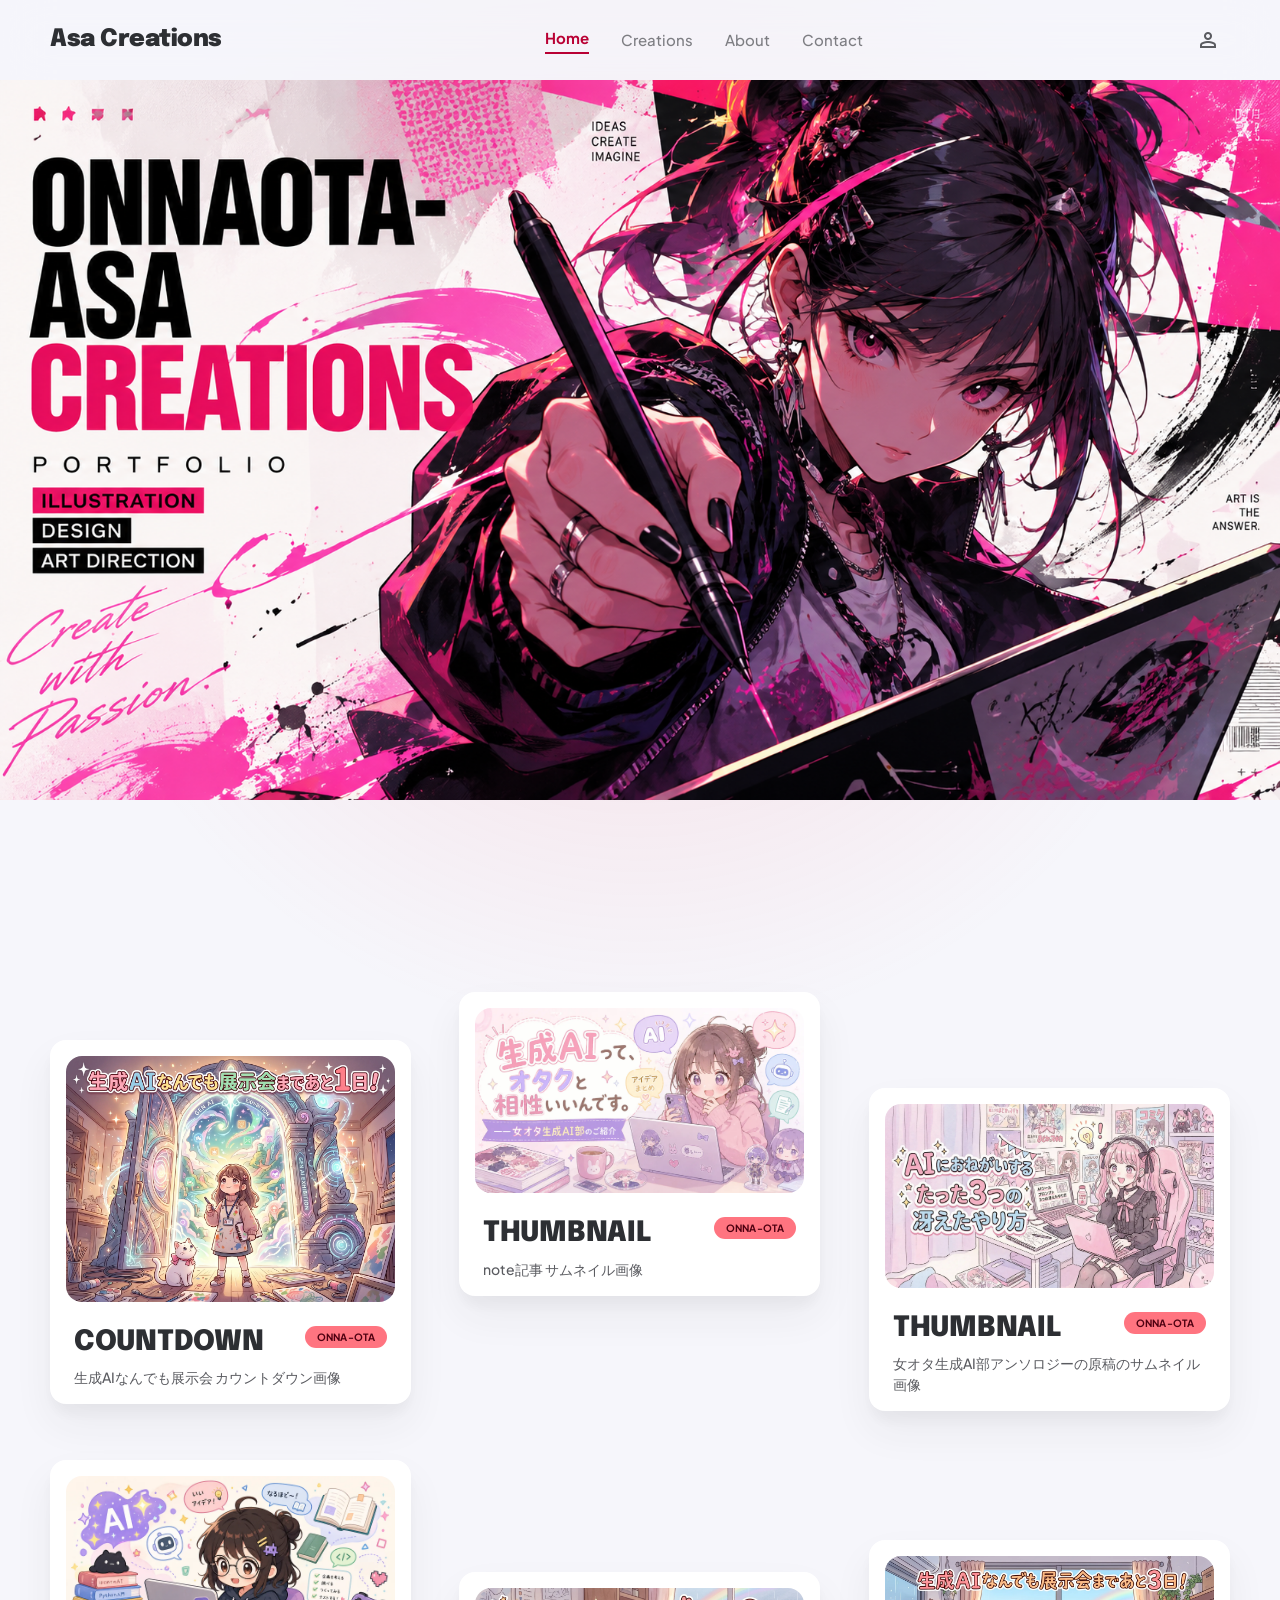
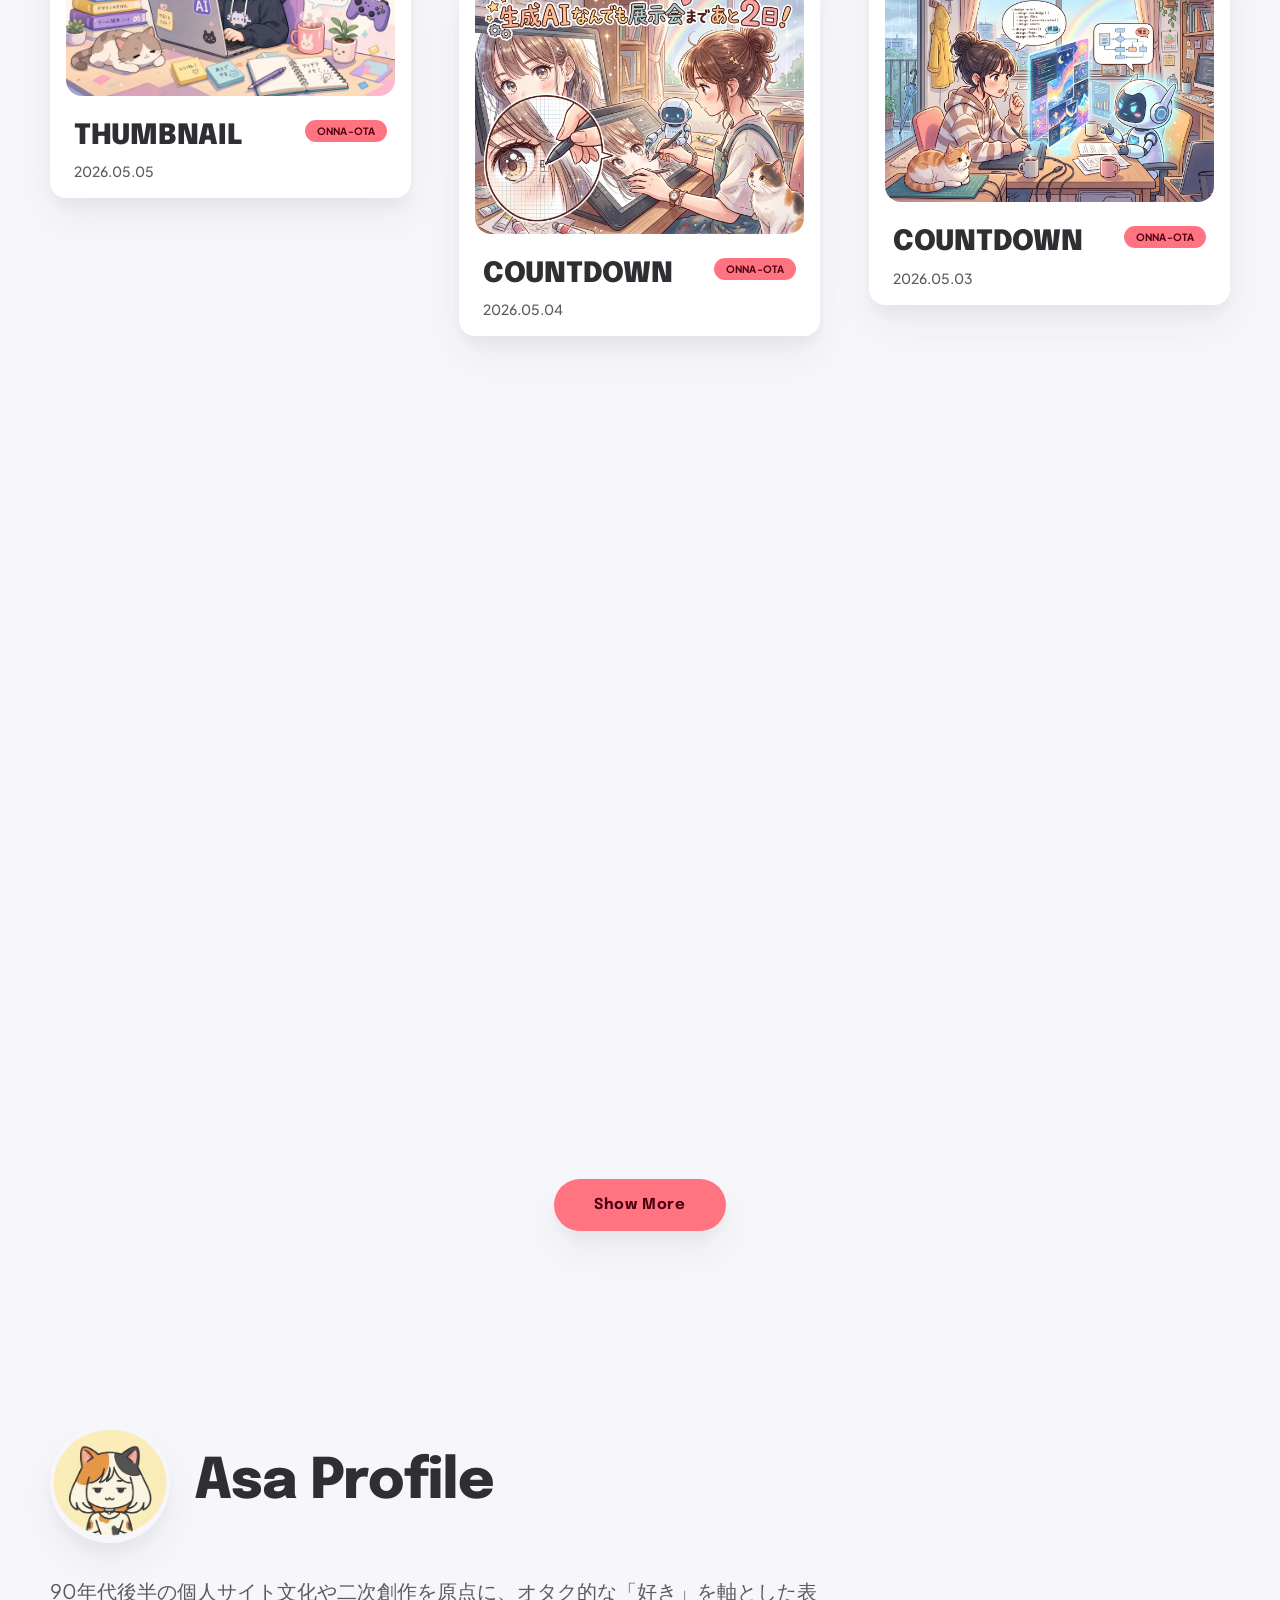
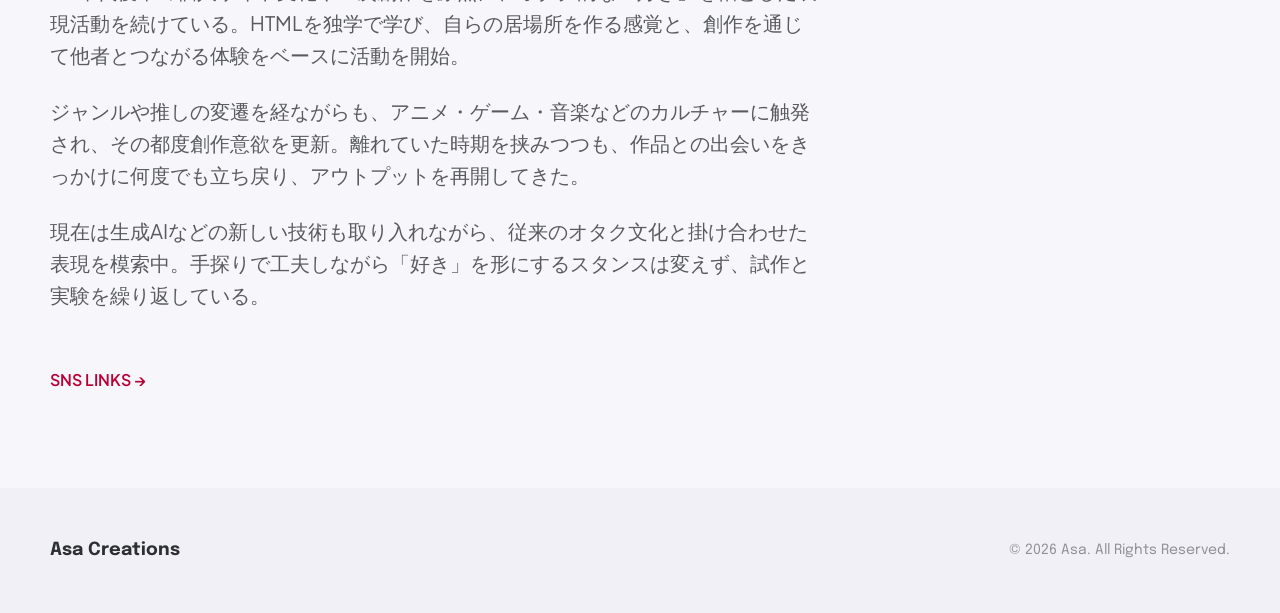
==== commit fe0db8db: "Update index.html MV追加" ====
--- a/index.html
+++ b/index.html
@@ -80,24 +80,18 @@
   <main>
 
     <!-- ======================== HERO ======================== -->
-    <header class="hero container" id="home">
-      <div class="hero__inner">
-        <div class="hero__content">
-          <h1 class="hero__title display-lg">
-            ONNAOTA-ASA<br />
-            <span class="hero__title-accent">Creations</span>
-          </h1>
-          <p class="hero__description body-lg">
-            A curated gallery of limited edition creative projects, designed to feel like physical collectibles in a digital space.
-          </p>
-        </div>
-        <div class="hero__badge-wrapper">
-          <div class="hero__badge">
-            <span class="hero__badge-dot"></span>
-            <span class="label-md">New Drop: Neo-Noir Series</span>
-          </div>
-        </div>
-      </div>
+    <header class="hero" id="home">
+      <picture class="hero__picture">
+        <source media="(min-width: 768px)" srcset="./img/mv-pc.png" />
+        <img
+          class="hero__image"
+          src="./img/mv-sp.png"
+          alt="ONNAOTA-ASA CREATIONS — Illustration, Design, Art Direction"
+          width="864"
+          height="1821"
+          fetchpriority="high"
+        />
+      </picture>
     </header>
 
     <!-- ======================== GALLERY ======================== -->
--- a/css/layout.css
+++ b/css/layout.css
@@ -23,6 +23,7 @@
   position: relative;
   padding-top: var(--space-lg);
   padding-bottom: var(--space-4xl);
+  overflow: hidden;
 }
 
 .gallery__grid {
@@ -40,27 +41,35 @@
     gap: var(--space-2xl);
   }
 
-  .gallery__item:nth-child(6n+1) { transform: rotate(-3deg); }
-  .gallery__item:nth-child(6n+2) { transform: rotate(2deg);  margin-top: -2rem; }
+  .gallery__item:nth-child(6n+1) { transform: rotate(-2deg); }
+  .gallery__item:nth-child(6n+2) { transform: rotate(1.5deg);  margin-top: -2rem; }
   .gallery__item:nth-child(6n+3) { transform: rotate(-1deg); }
-  .gallery__item:nth-child(6n+4) { transform: rotate(5deg);  margin-left: 3rem; }
-  .gallery__item:nth-child(6n+5) { transform: rotate(-4deg); }
-  .gallery__item:nth-child(6n+6) { transform: rotate(3deg);  margin-top: 6rem; }
+  .gallery__item:nth-child(6n+4) { transform: rotate(3deg);  margin-left: 0; }
+  .gallery__item:nth-child(6n+5) { transform: rotate(-2deg); }
+  .gallery__item:nth-child(6n+6) { transform: rotate(2deg);  margin-top: 6rem; }
 }
 
-@media (min-width: 1024px) {
+@media (min-width: 1200px) {
   .gallery__grid {
     grid-template-columns: repeat(3, 1fr);
     gap: 3rem;
     row-gap: 8rem;
   }
 
-  .gallery__item:nth-child(6n+1) { transform: rotate(-3deg); margin-top: 3rem; }
-  .gallery__item:nth-child(6n+2) { transform: rotate(2deg);  margin-top: 0; }
+  .gallery__item:nth-child(6n+1) { transform: rotate(-2deg); margin-top: 3rem; }
+  .gallery__item:nth-child(6n+2) { transform: rotate(1.5deg);  margin-top: 0; }
   .gallery__item:nth-child(6n+3) { transform: rotate(-1deg); margin-top: 6rem; }
-  .gallery__item:nth-child(6n+4) { transform: rotate(5deg);  margin-top: -5rem; margin-left: 3rem; }
-  .gallery__item:nth-child(6n+5) { transform: rotate(-4deg); margin-top: 2rem; }
-  .gallery__item:nth-child(6n+6) { transform: rotate(3deg);  margin-top: 0; }
+  .gallery__item:nth-child(6n+4) { transform: rotate(3deg);  margin-top: -5rem; margin-left: 0; }
+  .gallery__item:nth-child(6n+5) { transform: rotate(-2deg); margin-top: 2rem; }
+  .gallery__item:nth-child(6n+6) { transform: rotate(2deg);  margin-top: 0; }
+}
+
+@media (min-width: 1400px) {
+  .gallery__item:nth-child(6n+1) { transform: rotate(-3deg); }
+  .gallery__item:nth-child(6n+2) { transform: rotate(2deg); }
+  .gallery__item:nth-child(6n+4) { transform: rotate(5deg);  margin-left: 3rem; }
+  .gallery__item:nth-child(6n+5) { transform: rotate(-4deg); }
+  .gallery__item:nth-child(6n+6) { transform: rotate(3deg); }
 }
 
 /* ============================================================
--- a/css/components.css
+++ b/css/components.css
@@ -172,10 +172,10 @@
 }
 
 /* ============================================================
-   HERO HEADER
+   HERO HEADER — Main Visual
    ============================================================ */
 .hero {
-  padding-top: calc(var(--nav-height) + var(--space-4xl));
+  padding-top: var(--nav-height);
   padding-bottom: var(--space-sm);
   margin-bottom: var(--space-sm);
 }
@@ -187,62 +187,15 @@
   }
 }
 
-.hero__inner {
-  display: flex;
-  flex-direction: column;
-  gap: var(--space-xl);
-}
-
-.hero__content {
-  max-width: 42rem;
-}
-
-.hero__title {
-  margin-bottom: var(--space-lg);
-}
-
-.hero__title-accent {
-  color: var(--primary);
-}
-
-.hero__description {
-  color: var(--on-surface-variant);
-  max-width: 28rem;
-  margin-left: var(--space-md);
-}
-
-.hero__badge-wrapper {
-  display: flex;
-  justify-content: flex-start;
-}
-
-.hero__badge {
-  display: inline-flex;
-  align-items: center;
-  gap: 0.75rem;
-  background: var(--surface-container-highest);
-  padding: 0.75rem 1.5rem;
-  border-radius: var(--radius-full);
-}
-
-.hero__badge-dot {
-  width: 0.75rem;
-  height: 0.75rem;
-  background: var(--primary);
-  border-radius: var(--radius-full);
-  flex-shrink: 0;
-}
-
-@media (min-width: 768px) {
-  .hero__inner {
-    flex-direction: row;
-    align-items: flex-end;
-  }
-
-  .hero__badge-wrapper {
-    flex: 1;
-    justify-content: flex-end;
-  }
+.hero__picture {
+  display: block;
+  width: 100%;
+}
+
+.hero__image {
+  display: block;
+  width: 100%;
+  height: auto;
 }
 
 /* ============================================================
